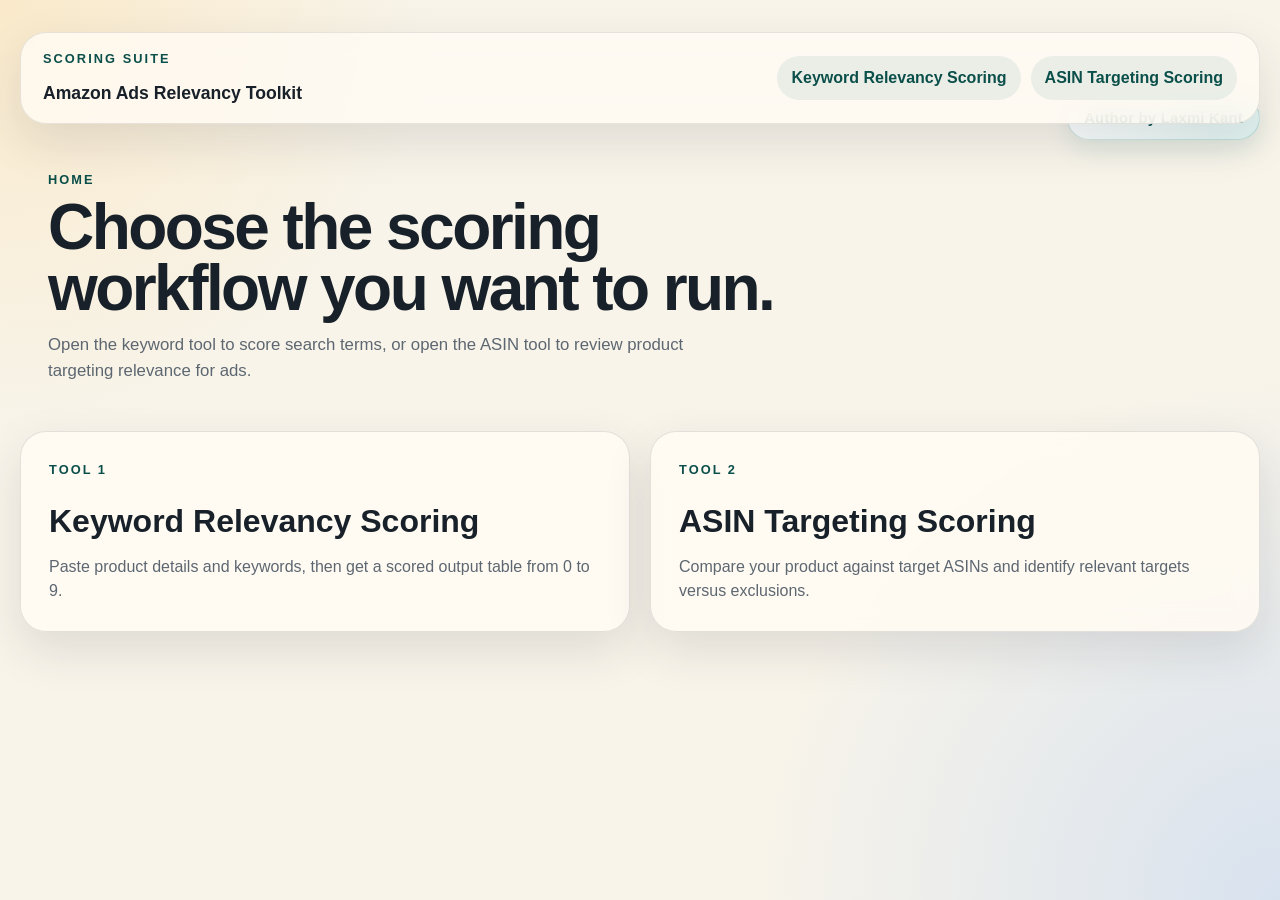
==== index.html @ 29b37108 "Split toolkit into separate keyword and ASIN pages" ====
<!DOCTYPE html>
<html lang="en">
  <head>
    <meta charset="UTF-8">
    <meta name="viewport" content="width=device-width, initial-scale=1.0">
    <title>Amazon Ads Relevancy Toolkit</title>
    <link rel="stylesheet" href="./styles.css">
  </head>
  <body>
    <main class="app-shell">
      <header class="site-header">
        <div class="site-brand">
          <p class="eyebrow">Scoring Suite</p>
          <strong>Amazon Ads Relevancy Toolkit</strong>
        </div>
        <nav class="site-nav" aria-label="Primary">
          <a class="site-nav-link" href="/keyword">Keyword Relevancy Scoring</a>
          <a class="site-nav-link" href="/asin">ASIN Targeting Scoring</a>
        </nav>
      </header>

      <div class="author-badge">Author by Laxmi Kant</div>

      <section class="hero">
        <p class="eyebrow">Home</p>
        <h1>Choose the scoring workflow you want to run.</h1>
        <p class="hero-copy">
          Open the keyword tool to score search terms, or open the ASIN tool to review product targeting relevance for ads.
        </p>
      </section>

      <section class="workspace workspace-cards">
        <a class="panel tool-card" href="/keyword">
          <p class="eyebrow">Tool 1</p>
          <h2>Keyword Relevancy Scoring</h2>
          <p>Paste product details and keywords, then get a scored output table from 0 to 9.</p>
        </a>

        <a class="panel tool-card" href="/asin">
          <p class="eyebrow">Tool 2</p>
          <h2>ASIN Targeting Scoring</h2>
          <p>Compare your product against target ASINs and identify relevant targets versus exclusions.</p>
        </a>
      </section>
    </main>
  </body>
</html>
---- styles.css ----
:root {
  color-scheme: light;
  font-family: "Segoe UI", Tahoma, Geneva, Verdana, sans-serif;
  line-height: 1.5;
  background:
    radial-gradient(circle at top left, rgba(255, 206, 120, 0.28), transparent 28%),
    radial-gradient(circle at bottom right, rgba(103, 162, 255, 0.22), transparent 34%),
    #f8f4ea;
  color: #182129;
  --panel: rgba(255, 251, 243, 0.9);
  --panel-border: rgba(24, 33, 41, 0.12);
  --accent: #0f766e;
  --accent-dark: #0b4f4a;
  --secondary: #dcf2ef;
  --warm: #f4a259;
  --danger: #b45309;
  --muted: #5d6771;
  --shadow: 0 18px 48px rgba(40, 41, 61, 0.12);
  --radius-lg: 26px;
  --radius-md: 18px;
  --radius-sm: 12px;
}

* {
  box-sizing: border-box;
}

body {
  margin: 0;
  min-height: 100vh;
  background: inherit;
}

button,
input,
textarea {
  font: inherit;
}

.app-shell {
  width: min(1240px, calc(100% - 32px));
  margin: 0 auto;
  padding: 32px 0 48px;
  position: relative;
}

.site-header {
  display: flex;
  justify-content: space-between;
  align-items: center;
  gap: 18px;
  margin-bottom: 22px;
  padding: 16px 22px;
  border: 1px solid rgba(24, 33, 41, 0.1);
  border-radius: var(--radius-lg);
  background: rgba(255, 251, 243, 0.82);
  box-shadow: var(--shadow);
  backdrop-filter: blur(12px);
  position: sticky;
  top: 8px;
  z-index: 10;
}

.site-brand {
  display: grid;
  gap: 4px;
}

.site-brand strong {
  font-size: 1.1rem;
  color: #182129;
}

.site-nav {
  display: flex;
  gap: 10px;
  flex-wrap: wrap;
  justify-content: flex-end;
}

.site-nav-link {
  display: inline-flex;
  align-items: center;
  padding: 10px 14px;
  border-radius: 999px;
  background: rgba(15, 118, 110, 0.08);
  color: var(--accent-dark);
  text-decoration: none;
  font-weight: 700;
  transition:
    transform 0.18s ease,
    background 0.18s ease,
    box-shadow 0.18s ease;
}

.site-nav-link:hover,
.site-nav-link:focus {
  transform: translateY(-1px);
  background: rgba(15, 118, 110, 0.14);
  box-shadow: 0 10px 24px rgba(15, 118, 110, 0.12);
}

.author-badge {
  position: absolute;
  top: 96px;
  right: 0;
  padding: 10px 16px;
  border: 1px solid rgba(15, 118, 110, 0.18);
  border-radius: 999px;
  background: linear-gradient(135deg, rgba(255, 255, 255, 0.92), rgba(220, 242, 239, 0.92));
  box-shadow: 0 10px 24px rgba(15, 118, 110, 0.12);
  color: var(--accent-dark);
  font-size: 0.92rem;
  font-weight: 700;
  letter-spacing: 0.02em;
  backdrop-filter: blur(10px);
}

.hero {
  margin-bottom: 24px;
  padding: 24px 28px;
  scroll-margin-top: 110px;
}

.hero-secondary {
  margin-top: 28px;
}

.eyebrow {
  margin: 0 0 8px;
  font-size: 0.8rem;
  font-weight: 700;
  letter-spacing: 0.16em;
  text-transform: uppercase;
  color: var(--accent-dark);
}

h1,
h2,
p {
  margin: 0;
}

.hero h1 {
  max-width: 800px;
  font-size: clamp(2rem, 5vw, 4.2rem);
  line-height: 0.95;
  letter-spacing: -0.04em;
}

.hero-copy {
  max-width: 680px;
  margin-top: 14px;
  color: var(--muted);
  font-size: 1.05rem;
}

.workspace {
  display: grid;
  grid-template-columns: minmax(320px, 420px) minmax(0, 1fr);
  gap: 20px;
  align-items: start;
  margin-bottom: 20px;
}

.workspace-cards {
  grid-template-columns: repeat(2, minmax(0, 1fr));
}

.panel {
  background: var(--panel);
  border: 1px solid var(--panel-border);
  border-radius: var(--radius-lg);
  box-shadow: var(--shadow);
  backdrop-filter: blur(12px);
}

.panel-form,
.panel-results,
.rubric-panel {
  padding: 24px;
}

.tool-card {
  display: grid;
  gap: 10px;
  padding: 28px;
  text-decoration: none;
  color: inherit;
  transition:
    transform 0.18s ease,
    box-shadow 0.18s ease,
    border-color 0.18s ease;
}

.tool-card:hover,
.tool-card:focus {
  transform: translateY(-2px);
  border-color: rgba(15, 118, 110, 0.24);
  box-shadow: 0 16px 34px rgba(15, 118, 110, 0.12);
}

.tool-card h2 {
  font-size: clamp(1.4rem, 3vw, 2rem);
}

.tool-card p:last-child {
  color: var(--muted);
  font-size: 1rem;
}

.panel-form {
  position: sticky;
  top: 16px;
}

.field {
  display: grid;
  gap: 8px;
  margin-bottom: 18px;
}

.field label {
  font-weight: 700;
}

.field-note {
  margin: -2px 0 2px;
  color: var(--muted);
  font-size: 0.92rem;
}

.field-note code {
  background: rgba(15, 118, 110, 0.08);
  border-radius: 8px;
  padding: 2px 6px;
  color: var(--accent-dark);
}

.field input,
.field textarea,
#markdown-output {
  width: 100%;
  border: 1px solid rgba(24, 33, 41, 0.14);
  border-radius: var(--radius-sm);
  padding: 14px 16px;
  background: rgba(255, 255, 255, 0.88);
  color: inherit;
  resize: vertical;
}

.field input:focus,
.field textarea:focus,
.button:focus,
#markdown-output:focus {
  outline: 2px solid rgba(15, 118, 110, 0.25);
  outline-offset: 2px;
}

.actions,
.results-actions,
.results-header {
  display: flex;
  gap: 12px;
  flex-wrap: wrap;
}

.actions {
  margin-top: 6px;
}

.actions-compact {
  margin-top: 0;
  margin-bottom: 18px;
}

.results-header {
  justify-content: space-between;
  align-items: flex-start;
  margin-bottom: 18px;
}

.button {
  border: none;
  border-radius: 999px;
  padding: 12px 18px;
  cursor: pointer;
  transition:
    transform 0.18s ease,
    box-shadow 0.18s ease,
    background 0.18s ease;
}

.button:hover {
  transform: translateY(-1px);
}

.button-primary {
  background: linear-gradient(135deg, var(--accent), #169c92);
  color: #ffffff;
  box-shadow: 0 10px 24px rgba(15, 118, 110, 0.22);
}

.button-secondary {
  background: var(--secondary);
  color: var(--accent-dark);
}

.button-ghost {
  background: rgba(24, 33, 41, 0.06);
  color: #22303a;
}

.summary {
  display: grid;
  grid-template-columns: repeat(3, minmax(0, 1fr));
  gap: 12px;
  margin-bottom: 18px;
}

.status-message {
  min-height: 24px;
  margin-bottom: 14px;
  color: var(--accent-dark);
  font-weight: 600;
}

.status-message.is-error {
  color: var(--danger);
  font-weight: 500;
}

.service-error {
  color: var(--danger);
  font-style: italic;
  font-size: 0.9em;
}

.service-error em {
  color: var(--danger);
}

/* Truncated title styling with tooltip */
td[title]:not(.service-error) {
  cursor: help;
  position: relative;
}

td[title]:not(.service-error):hover {
  background-color: rgba(15, 118, 110, 0.05);
}

.fetched-panel {
  margin-bottom: 18px;
  padding: 18px;
  border-radius: var(--radius-md);
  background: rgba(15, 118, 110, 0.07);
  border: 1px solid rgba(15, 118, 110, 0.14);
}

.fetched-header {
  margin-bottom: 14px;
}

.fetched-grid {
  display: grid;
  grid-template-columns: repeat(2, minmax(0, 1fr));
  gap: 12px;
}

.fetched-card {
  padding: 14px;
  border-radius: var(--radius-md);
  background: rgba(255, 255, 255, 0.72);
  border: 1px solid rgba(24, 33, 41, 0.08);
}

.fetched-card strong {
  display: block;
  margin-bottom: 8px;
}

.fetched-card p {
  color: var(--muted);
}

.fetched-card-wide {
  grid-column: 1 / -1;
}

.highlights-list {
  margin: 0;
  padding-left: 18px;
  color: var(--muted);
}

.highlights-list li + li {
  margin-top: 6px;
}

.summary-card {
  padding: 16px;
  border-radius: var(--radius-md);
  background: rgba(255, 255, 255, 0.72);
  border: 1px solid rgba(24, 33, 41, 0.08);
}

.summary-card strong {
  display: block;
  font-size: 1.8rem;
  line-height: 1;
  margin-bottom: 8px;
}

.summary-card span {
  color: var(--muted);
  font-size: 0.92rem;
}

.table-wrap {
  overflow: auto;
  border-radius: var(--radius-md);
  border: 1px solid rgba(24, 33, 41, 0.08);
  background: rgba(255, 255, 255, 0.74);
}

table {
  width: 100%;
  border-collapse: collapse;
  min-width: 720px;
}

th,
td {
  padding: 14px 16px;
  text-align: left;
  border-bottom: 1px solid rgba(24, 33, 41, 0.08);
  vertical-align: top;
}

th {
  font-size: 0.84rem;
  letter-spacing: 0.06em;
  text-transform: uppercase;
  color: var(--muted);
  background: rgba(24, 33, 41, 0.04);
}

td:nth-child(2) {
  width: 90px;
  font-weight: 700;
}

.score-pill {
  display: inline-flex;
  min-width: 42px;
  justify-content: center;
  padding: 6px 10px;
  border-radius: 999px;
  color: #fff;
  font-weight: 700;
}

.empty-row td {
  color: var(--muted);
  text-align: center;
  padding: 30px 16px;
}

.export-block {
  margin-top: 18px;
  display: grid;
  gap: 8px;
}

.report-block {
  display: grid;
  gap: 8px;
}

.report-block label {
  font-weight: 700;
}

#asin-report-output {
  width: 100%;
  border: 1px solid rgba(24, 33, 41, 0.14);
  border-radius: var(--radius-sm);
  padding: 14px 16px;
  background: #10211f;
  color: #e9fff8;
  resize: vertical;
}

.asin-section {
  margin-top: 20px;
}

.export-block label {
  font-weight: 700;
}

#markdown-output {
  background: #10211f;
  color: #e9fff8;
}

.rubric-grid {
  display: grid;
  grid-template-columns: repeat(auto-fit, minmax(190px, 1fr));
  gap: 12px;
}

.rubric-grid article {
  padding: 16px;
  border-radius: var(--radius-md);
  background: rgba(255, 255, 255, 0.7);
  border: 1px solid rgba(24, 33, 41, 0.08);
}

.rubric-grid span {
  display: inline-flex;
  width: 38px;
  height: 38px;
  align-items: center;
  justify-content: center;
  border-radius: 50%;
  background: #10211f;
  color: #ffffff;
  font-weight: 700;
  margin-bottom: 12px;
}

.rubric-grid strong {
  display: block;
  margin-bottom: 8px;
}

.rubric-grid p {
  color: var(--muted);
  font-size: 0.95rem;
}

@media (max-width: 980px) {
  .site-header {
    position: static;
  }

  .workspace {
    grid-template-columns: 1fr;
  }

  .workspace-cards {
    grid-template-columns: 1fr;
  }

  .panel-form {
    position: static;
  }
}

@media (max-width: 720px) {
  .app-shell {
    width: min(100% - 20px, 1240px);
    padding-top: 20px;
  }

  .site-header {
    flex-direction: column;
    align-items: flex-start;
    padding: 18px;
  }

  .site-nav {
    width: 100%;
    justify-content: flex-start;
  }

  .site-nav-link {
    width: 100%;
    justify-content: center;
  }

  .hero,
  .panel-form,
  .panel-results,
  .rubric-panel {
    padding: 18px;
  }

  .author-badge {
    position: static;
    display: inline-flex;
    margin: 0 0 12px 0;
  }

  .summary {
    grid-template-columns: 1fr;
  }

  .fetched-grid {
    grid-template-columns: 1fr;
  }

  .button,
  .results-actions .button {
    width: 100%;
    justify-content: center;
  }
}
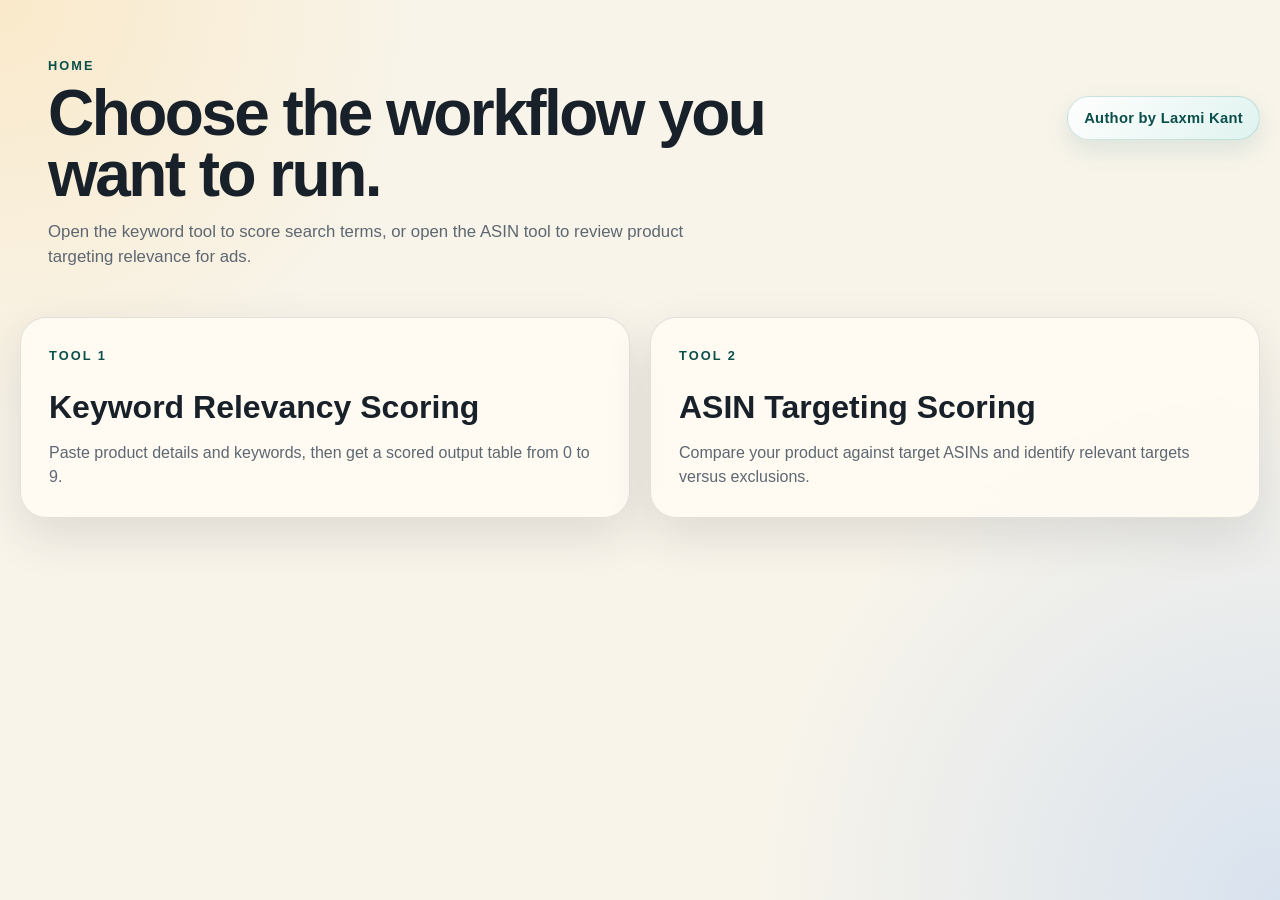
==== commit 050f965b: "Simplify home page heading" ====
--- a/index.html
+++ b/index.html
@@ -8,22 +8,11 @@
   </head>
   <body>
     <main class="app-shell">
-      <header class="site-header">
-        <div class="site-brand">
-          <p class="eyebrow">Scoring Suite</p>
-          <strong>Amazon Ads Relevancy Toolkit</strong>
-        </div>
-        <nav class="site-nav" aria-label="Primary">
-          <a class="site-nav-link" href="/keyword">Keyword Relevancy Scoring</a>
-          <a class="site-nav-link" href="/asin">ASIN Targeting Scoring</a>
-        </nav>
-      </header>
-
       <div class="author-badge">Author by Laxmi Kant</div>
 
       <section class="hero">
         <p class="eyebrow">Home</p>
-        <h1>Choose the scoring workflow you want to run.</h1>
+        <h1>Choose the workflow you want to run.</h1>
         <p class="hero-copy">
           Open the keyword tool to score search terms, or open the ASIN tool to review product targeting relevance for ads.
         </p>
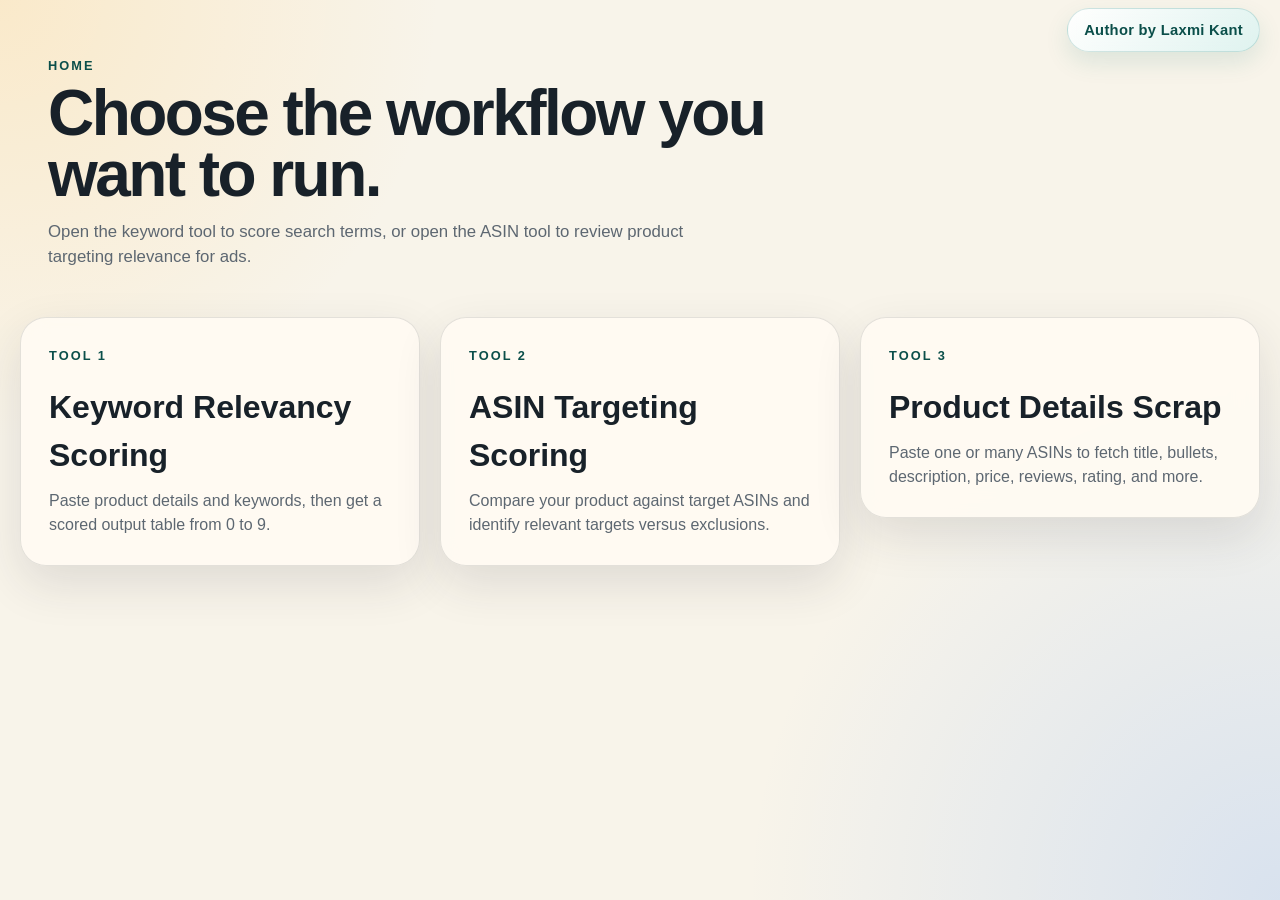
==== commit a8436d12: "Add product details scrap page" ====
--- a/index.html
+++ b/index.html
@@ -30,6 +30,12 @@
           <h2>ASIN Targeting Scoring</h2>
           <p>Compare your product against target ASINs and identify relevant targets versus exclusions.</p>
         </a>
+
+        <a class="panel tool-card" href="/product-details-scrap">
+          <p class="eyebrow">Tool 3</p>
+          <h2>Product Details Scrap</h2>
+          <p>Paste one or many ASINs to fetch title, bullets, description, price, reviews, rating, and more.</p>
+        </a>
       </section>
     </main>
   </body>
--- a/styles.css
+++ b/styles.css
@@ -44,65 +44,19 @@
   position: relative;
 }
 
-.site-header {
+.page-top-actions {
   display: flex;
-  justify-content: space-between;
-  align-items: center;
-  gap: 18px;
-  margin-bottom: 22px;
-  padding: 16px 22px;
-  border: 1px solid rgba(24, 33, 41, 0.1);
-  border-radius: var(--radius-lg);
-  background: rgba(255, 251, 243, 0.82);
-  box-shadow: var(--shadow);
-  backdrop-filter: blur(12px);
-  position: sticky;
-  top: 8px;
-  z-index: 10;
-}
-
-.site-brand {
-  display: grid;
-  gap: 4px;
-}
-
-.site-brand strong {
-  font-size: 1.1rem;
-  color: #182129;
-}
-
-.site-nav {
-  display: flex;
-  gap: 10px;
-  flex-wrap: wrap;
-  justify-content: flex-end;
-}
-
-.site-nav-link {
-  display: inline-flex;
-  align-items: center;
-  padding: 10px 14px;
-  border-radius: 999px;
-  background: rgba(15, 118, 110, 0.08);
-  color: var(--accent-dark);
+  justify-content: flex-start;
+  margin-bottom: 12px;
+}
+
+.page-home-link {
   text-decoration: none;
-  font-weight: 700;
-  transition:
-    transform 0.18s ease,
-    background 0.18s ease,
-    box-shadow 0.18s ease;
-}
-
-.site-nav-link:hover,
-.site-nav-link:focus {
-  transform: translateY(-1px);
-  background: rgba(15, 118, 110, 0.14);
-  box-shadow: 0 10px 24px rgba(15, 118, 110, 0.12);
 }
 
 .author-badge {
   position: absolute;
-  top: 96px;
+  top: 8px;
   right: 0;
   padding: 10px 16px;
   border: 1px solid rgba(15, 118, 110, 0.18);
@@ -164,7 +118,7 @@
 }
 
 .workspace-cards {
-  grid-template-columns: repeat(2, minmax(0, 1fr));
+  grid-template-columns: repeat(auto-fit, minmax(260px, 1fr));
 }
 
 .panel {
@@ -207,6 +161,99 @@
 .tool-card p:last-child {
   color: var(--muted);
   font-size: 1rem;
+}
+
+.scrap-card-grid {
+  display: grid;
+  gap: 16px;
+  margin-top: 18px;
+}
+
+.scrap-card {
+  padding: 20px;
+  display: grid;
+  gap: 16px;
+}
+
+.scrap-empty-card {
+  padding: 20px;
+  border: 1px dashed rgba(24, 33, 41, 0.18);
+  border-radius: var(--radius-md);
+  background: rgba(255, 255, 255, 0.6);
+  color: var(--muted);
+}
+
+.scrap-card-header {
+  display: flex;
+  justify-content: space-between;
+  gap: 12px;
+  align-items: flex-start;
+}
+
+.scrap-card-header h2 {
+  font-size: 1.15rem;
+  line-height: 1.2;
+}
+
+.scrap-meta-grid {
+  display: grid;
+  grid-template-columns: repeat(4, minmax(0, 1fr));
+  gap: 12px;
+}
+
+.scrap-meta-grid article,
+.scrap-section {
+  display: grid;
+  gap: 6px;
+}
+
+.scrap-meta-grid strong,
+.scrap-section strong {
+  font-size: 0.9rem;
+}
+
+.scrap-meta-grid span,
+.scrap-section p,
+.scrap-section li {
+  color: var(--muted);
+}
+
+.scrap-list {
+  margin: 0;
+  padding-left: 18px;
+  display: grid;
+  gap: 6px;
+}
+
+.scrap-status-badge {
+  display: inline-flex;
+  align-items: center;
+  justify-content: center;
+  min-width: 88px;
+  padding: 6px 12px;
+  border-radius: 999px;
+  font-weight: 700;
+  font-size: 0.88rem;
+}
+
+.scrap-status-queued {
+  background: rgba(93, 103, 113, 0.14);
+  color: #40505c;
+}
+
+.scrap-status-fetching {
+  background: rgba(244, 162, 89, 0.18);
+  color: #8a4f12;
+}
+
+.scrap-status-success {
+  background: rgba(15, 118, 110, 0.16);
+  color: var(--accent-dark);
+}
+
+.scrap-status-failed {
+  background: rgba(180, 83, 9, 0.14);
+  color: var(--danger);
 }
 
 .panel-form {
@@ -505,6 +552,11 @@
   color: #e9fff8;
 }
 
+#scrap-export-output {
+  background: #10211f;
+  color: #e9fff8;
+}
+
 .rubric-grid {
   display: grid;
   grid-template-columns: repeat(auto-fit, minmax(190px, 1fr));
@@ -542,16 +594,16 @@
 }
 
 @media (max-width: 980px) {
-  .site-header {
-    position: static;
-  }
-
   .workspace {
     grid-template-columns: 1fr;
   }
 
   .workspace-cards {
     grid-template-columns: 1fr;
+  }
+
+  .scrap-meta-grid {
+    grid-template-columns: repeat(2, minmax(0, 1fr));
   }
 
   .panel-form {
@@ -565,20 +617,8 @@
     padding-top: 20px;
   }
 
-  .site-header {
-    flex-direction: column;
-    align-items: flex-start;
-    padding: 18px;
-  }
-
-  .site-nav {
-    width: 100%;
-    justify-content: flex-start;
-  }
-
-  .site-nav-link {
-    width: 100%;
-    justify-content: center;
+  .page-top-actions {
+    margin-bottom: 10px;
   }
 
   .hero,
@@ -602,6 +642,12 @@
     grid-template-columns: 1fr;
   }
 
+  .scrap-card-header,
+  .scrap-meta-grid {
+    grid-template-columns: 1fr;
+    display: grid;
+  }
+
   .button,
   .results-actions .button {
     width: 100%;
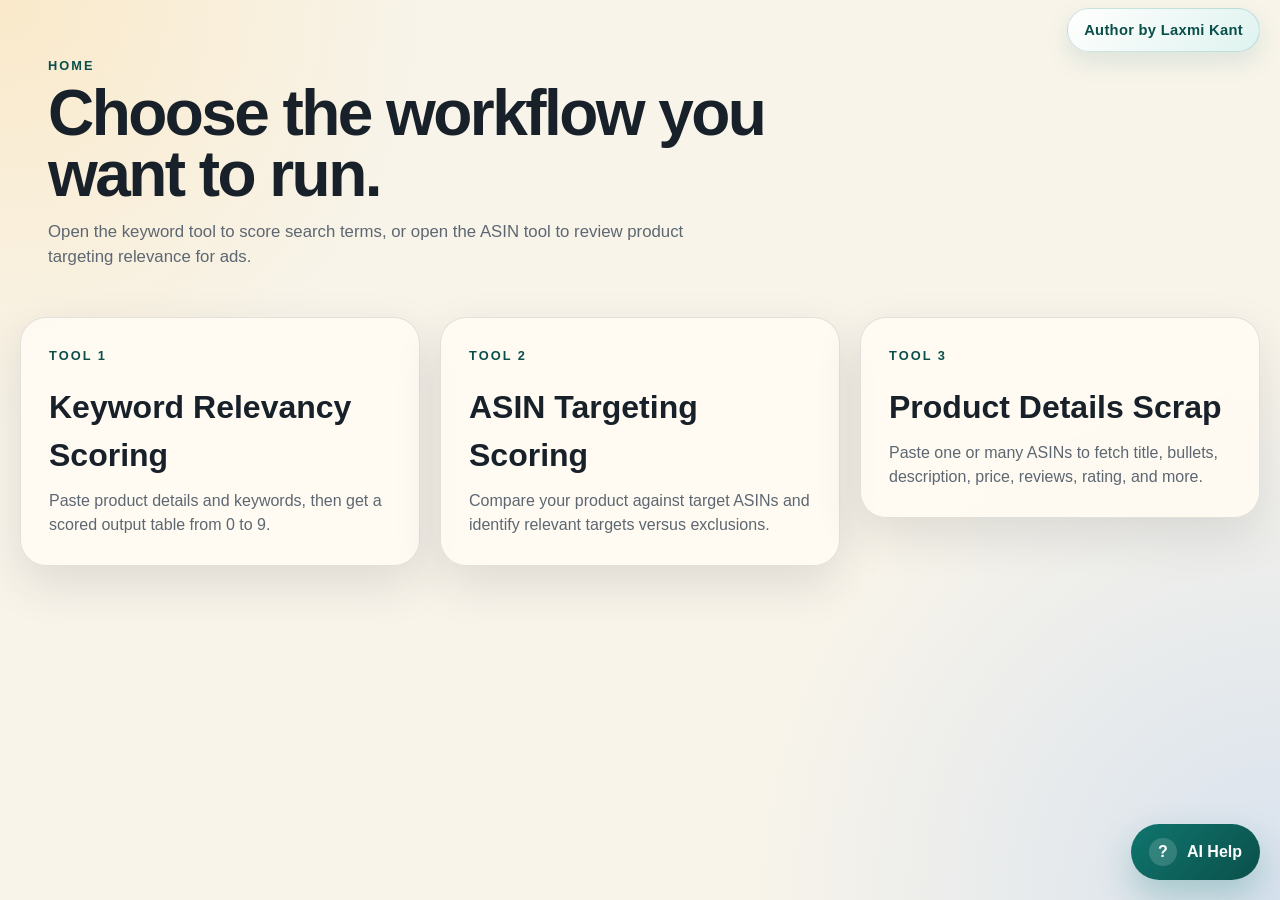
==== commit eb9e84cc: "Add floating AI help widget" ====
--- a/index.html
+++ b/index.html
@@ -38,5 +38,6 @@
         </a>
       </section>
     </main>
+    <script src="./src/help-chat.js" defer></script>
   </body>
 </html>
--- a/styles.css
+++ b/styles.css
@@ -33,6 +33,7 @@
 
 button,
 input,
+select,
 textarea {
   font: inherit;
 }
@@ -225,6 +226,159 @@
   gap: 6px;
 }
 
+.help-chat {
+  position: fixed;
+  right: 20px;
+  bottom: 20px;
+  z-index: 1200;
+  display: grid;
+  justify-items: end;
+  gap: 10px;
+}
+
+.help-chat-suggestion {
+  max-width: 240px;
+  border: 1px solid rgba(15, 118, 110, 0.16);
+  border-radius: 999px;
+  background: rgba(255, 251, 243, 0.96);
+  box-shadow: 0 12px 26px rgba(24, 33, 41, 0.12);
+  color: var(--accent-dark);
+  padding: 10px 14px;
+  cursor: pointer;
+}
+
+.help-chat-panel {
+  width: min(360px, calc(100vw - 28px));
+  border: 1px solid rgba(24, 33, 41, 0.12);
+  border-radius: 22px;
+  background: rgba(255, 251, 243, 0.97);
+  box-shadow: 0 20px 44px rgba(24, 33, 41, 0.18);
+  backdrop-filter: blur(12px);
+  overflow: hidden;
+}
+
+.help-chat-header {
+  display: flex;
+  align-items: flex-start;
+  justify-content: space-between;
+  gap: 12px;
+  padding: 16px 18px 12px;
+  border-bottom: 1px solid rgba(24, 33, 41, 0.08);
+}
+
+.help-chat-header h2 {
+  font-size: 1rem;
+}
+
+.help-chat-eyebrow {
+  margin: 0 0 4px;
+  color: var(--accent-dark);
+  font-size: 0.72rem;
+  font-weight: 700;
+  letter-spacing: 0.16em;
+  text-transform: uppercase;
+}
+
+.help-chat-minimize {
+  width: 34px;
+  height: 34px;
+  border: 0;
+  border-radius: 50%;
+  background: rgba(15, 118, 110, 0.1);
+  color: var(--accent-dark);
+  cursor: pointer;
+}
+
+.help-chat-messages {
+  max-height: 300px;
+  overflow-y: auto;
+  padding: 14px 16px 6px;
+  display: grid;
+  gap: 10px;
+}
+
+.help-chat-message {
+  display: flex;
+}
+
+.help-chat-message p {
+  margin: 0;
+  padding: 10px 12px;
+  border-radius: 16px;
+  max-width: 92%;
+  white-space: pre-wrap;
+  word-break: break-word;
+}
+
+.help-chat-message-assistant p {
+  background: rgba(15, 118, 110, 0.08);
+  color: #17343a;
+}
+
+.help-chat-message-user {
+  justify-content: flex-end;
+}
+
+.help-chat-message-user p {
+  background: rgba(15, 118, 110, 0.16);
+  color: #0d2b2e;
+}
+
+.help-chat-quick-actions {
+  padding: 8px 16px 2px;
+  display: flex;
+  flex-wrap: wrap;
+  gap: 8px;
+}
+
+.help-chat-chip {
+  border: 1px solid rgba(15, 118, 110, 0.14);
+  border-radius: 999px;
+  background: rgba(220, 242, 239, 0.72);
+  color: var(--accent-dark);
+  padding: 8px 12px;
+  cursor: pointer;
+}
+
+.help-chat-form {
+  display: grid;
+  grid-template-columns: minmax(0, 1fr) auto;
+  gap: 10px;
+  padding: 14px 16px 16px;
+}
+
+.help-chat-input {
+  width: 100%;
+  border: 1px solid rgba(24, 33, 41, 0.14);
+  border-radius: 14px;
+  padding: 12px 14px;
+  background: rgba(255, 255, 255, 0.88);
+}
+
+.help-chat-bubble {
+  display: inline-flex;
+  align-items: center;
+  gap: 10px;
+  border: 0;
+  border-radius: 999px;
+  background: linear-gradient(135deg, #0f766e, #0b4f4a);
+  color: #fff;
+  padding: 14px 18px;
+  box-shadow: 0 16px 36px rgba(15, 118, 110, 0.28);
+  font-weight: 700;
+  cursor: pointer;
+}
+
+.help-chat-bubble-icon {
+  display: inline-flex;
+  align-items: center;
+  justify-content: center;
+  width: 28px;
+  height: 28px;
+  border-radius: 50%;
+  background: rgba(255, 255, 255, 0.16);
+}
+
 .scrap-status-badge {
   display: inline-flex;
   align-items: center;
@@ -285,6 +439,7 @@
 }
 
 .field input,
+.field select,
 .field textarea,
 #markdown-output {
   width: 100%;
@@ -297,6 +452,7 @@
 }
 
 .field input:focus,
+.field select:focus,
 .field textarea:focus,
 .button:focus,
 #markdown-output:focus {
@@ -653,4 +809,17 @@
     width: 100%;
     justify-content: center;
   }
-}
+
+  .help-chat {
+    right: 14px;
+    bottom: 14px;
+  }
+
+  .help-chat-panel {
+    width: min(100vw - 24px, 360px);
+  }
+
+  .help-chat-form {
+    grid-template-columns: 1fr;
+  }
+}
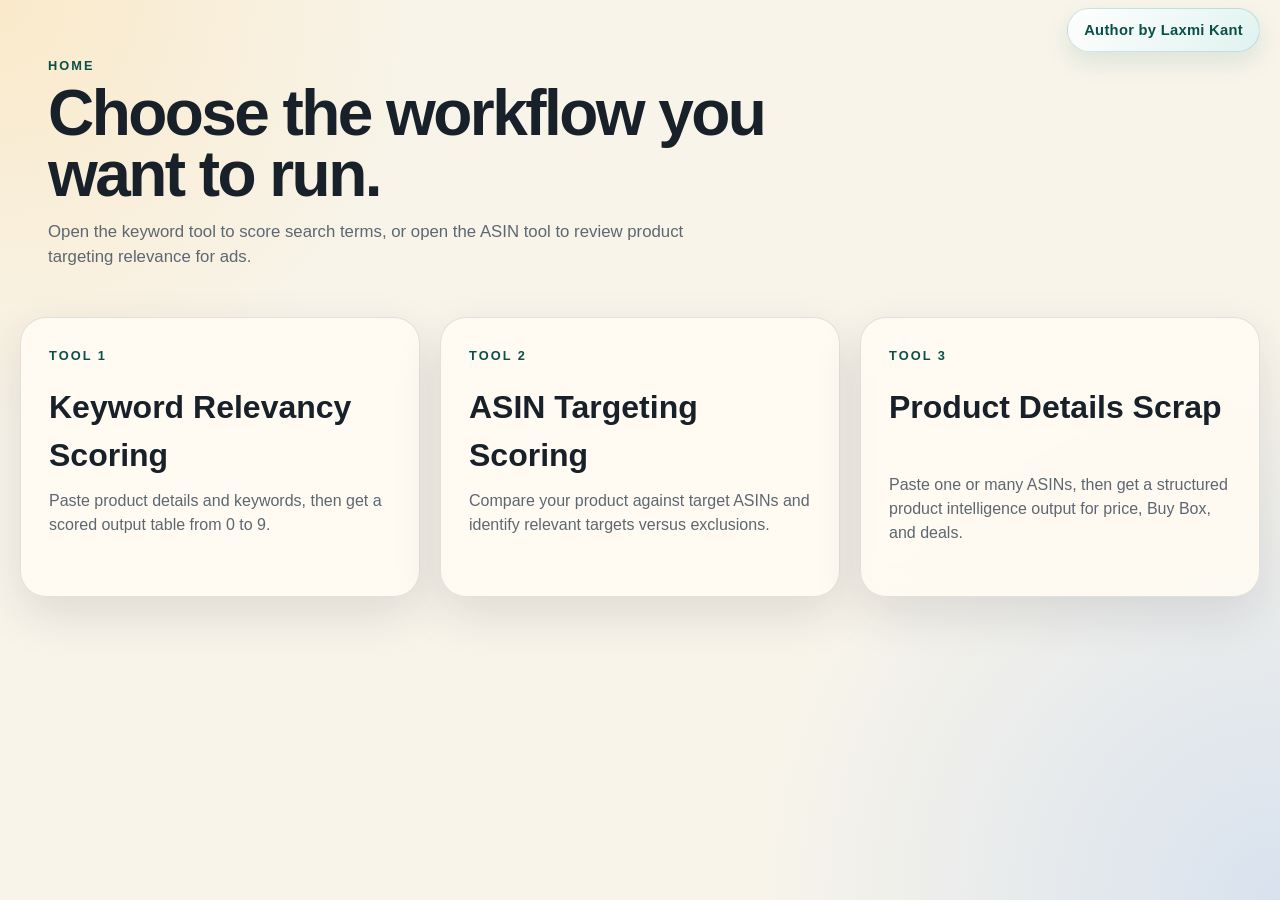
==== commit e1f6b9e5: "Align tool cards and hide help chat" ====
--- a/index.html
+++ b/index.html
@@ -34,10 +34,9 @@
         <a class="panel tool-card" href="/product-details-scrap">
           <p class="eyebrow">Tool 3</p>
           <h2>Product Details Scrap</h2>
-          <p>Paste one or many ASINs to fetch title, bullets, description, price, reviews, rating, and more.</p>
+          <p>Paste one or many ASINs, then get a structured product intelligence output for price, Buy Box, and deals.</p>
         </a>
       </section>
     </main>
-    <script src="./src/help-chat.js" defer></script>
   </body>
 </html>
--- a/styles.css
+++ b/styles.css
@@ -140,6 +140,8 @@
   display: grid;
   gap: 10px;
   padding: 28px;
+  min-height: 280px;
+  align-content: start;
   text-decoration: none;
   color: inherit;
   transition:
@@ -157,11 +159,16 @@
 
 .tool-card h2 {
   font-size: clamp(1.4rem, 3vw, 2rem);
+  min-height: 2.5em;
 }
 
 .tool-card p:last-child {
   color: var(--muted);
   font-size: 1rem;
+}
+
+.help-chat {
+  display: none !important;
 }
 
 .scrap-card-grid {
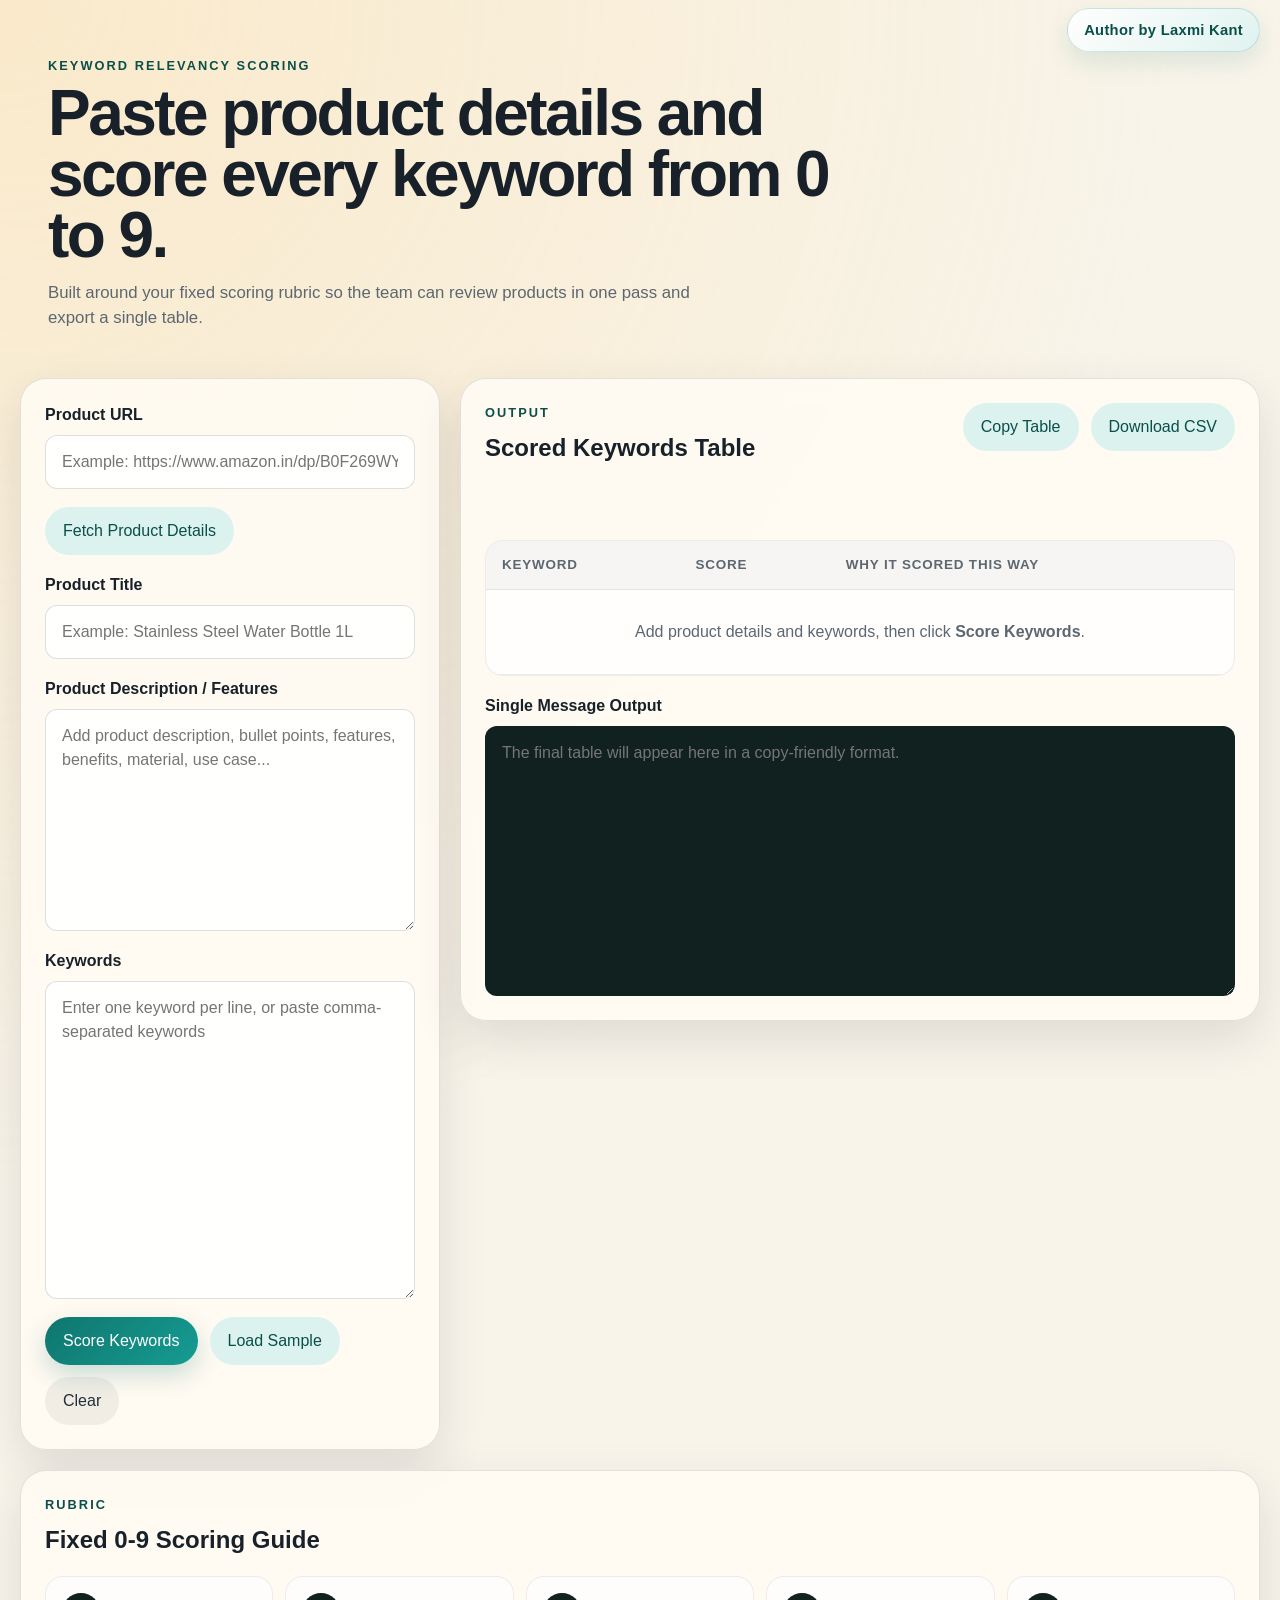
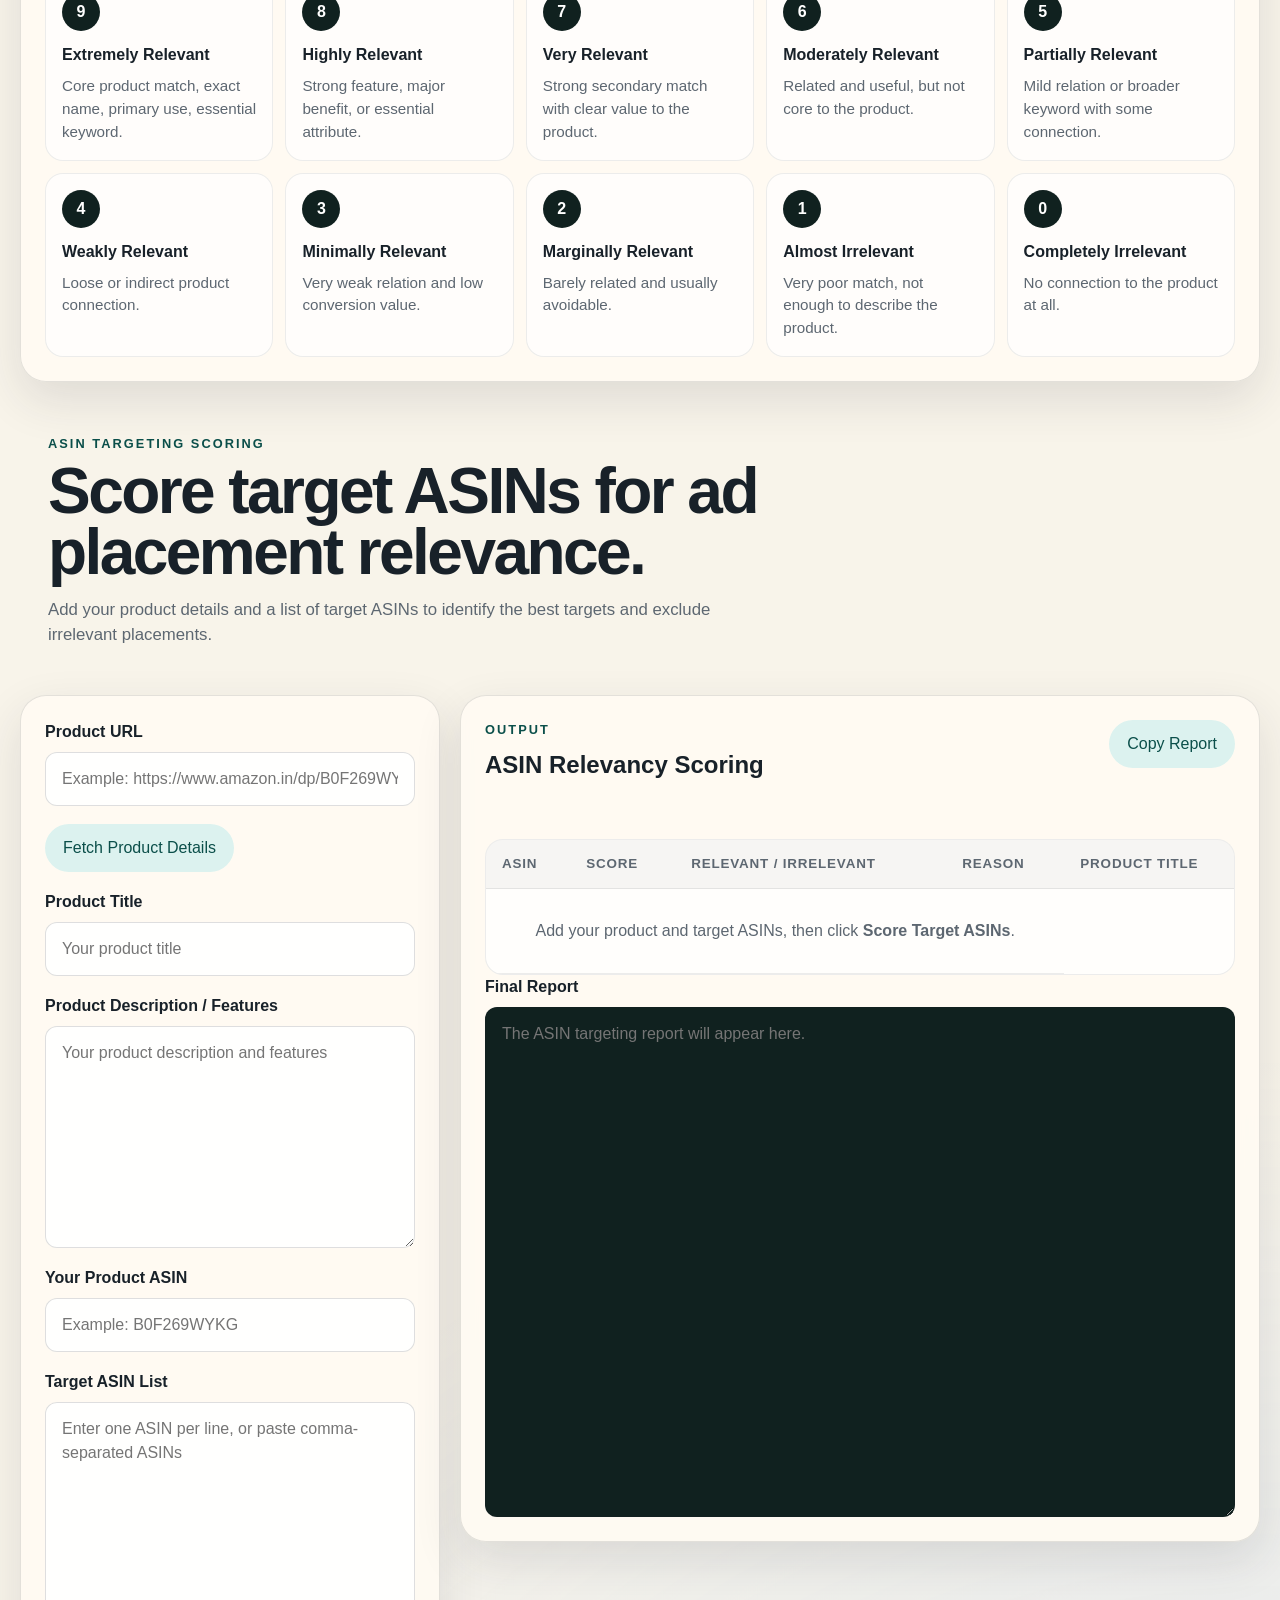
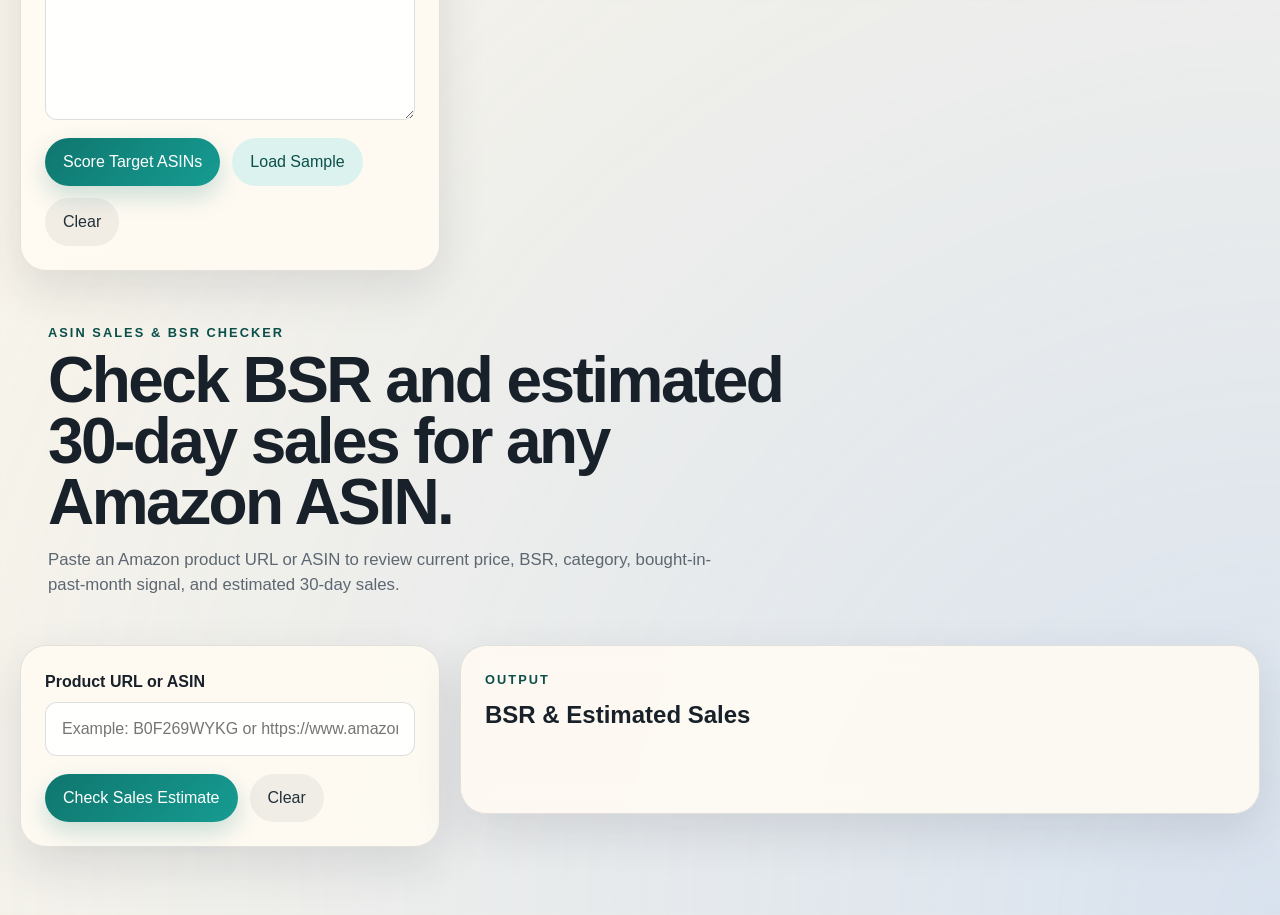
==== commit 32c743e2: "Add ASIN sales and BSR checker" ====
--- a/index.html
+++ b/index.html
@@ -3,7 +3,7 @@
   <head>
     <meta charset="UTF-8">
     <meta name="viewport" content="width=device-width, initial-scale=1.0">
-    <title>Amazon Ads Relevancy Toolkit</title>
+    <title>Keyword Relevancy Scorer</title>
     <link rel="stylesheet" href="./styles.css">
   </head>
   <body>
@@ -11,32 +11,412 @@
       <div class="author-badge">Author by Laxmi Kant</div>
 
       <section class="hero">
-        <p class="eyebrow">Home</p>
-        <h1>Choose the workflow you want to run.</h1>
+        <p class="eyebrow">Keyword Relevancy Scoring</p>
+        <h1>Paste product details and score every keyword from 0 to 9.</h1>
         <p class="hero-copy">
-          Open the keyword tool to score search terms, or open the ASIN tool to review product targeting relevance for ads.
+          Built around your fixed scoring rubric so the team can review products
+          in one pass and export a single table.
         </p>
       </section>
 
-      <section class="workspace workspace-cards">
-        <a class="panel tool-card" href="/keyword">
-          <p class="eyebrow">Tool 1</p>
-          <h2>Keyword Relevancy Scoring</h2>
-          <p>Paste product details and keywords, then get a scored output table from 0 to 9.</p>
-        </a>
-
-        <a class="panel tool-card" href="/asin">
-          <p class="eyebrow">Tool 2</p>
-          <h2>ASIN Targeting Scoring</h2>
-          <p>Compare your product against target ASINs and identify relevant targets versus exclusions.</p>
-        </a>
-
-        <a class="panel tool-card" href="/product-details-scrap">
-          <p class="eyebrow">Tool 3</p>
-          <h2>Product Details Scrap</h2>
-          <p>Paste one or many ASINs, then get a structured product intelligence output for price, Buy Box, and deals.</p>
-        </a>
+      <section class="workspace">
+        <form class="panel panel-form" id="score-form" novalidate>
+          <div class="field">
+            <label for="product-url">Product URL</label>
+            <input
+              id="product-url"
+              name="productUrl"
+              type="url"
+              placeholder="Example: https://www.amazon.in/dp/B0F269WYKG"
+            />
+          </div>
+
+          <div class="actions actions-compact">
+            <button class="button button-secondary" id="fetch-product" type="button">
+              Fetch Product Details
+            </button>
+          </div>
+
+          <div class="field">
+            <label for="product-title">Product Title</label>
+            <input
+              id="product-title"
+              name="productTitle"
+              type="text"
+              placeholder="Example: Stainless Steel Water Bottle 1L"
+            />
+          </div>
+
+          <div class="field">
+            <label for="product-description">Product Description / Features</label>
+            <textarea
+              id="product-description"
+              name="productDescription"
+              rows="8"
+              placeholder="Add product description, bullet points, features, benefits, material, use case..."
+            ></textarea>
+          </div>
+
+          <div class="field">
+            <label for="keywords">Keywords</label>
+            <textarea
+              id="keywords"
+              name="keywords"
+              rows="12"
+              placeholder="Enter one keyword per line, or paste comma-separated keywords"
+            ></textarea>
+          </div>
+
+          <div class="actions">
+            <button class="button button-primary" id="score-button" type="submit">Score Keywords</button>
+            <button class="button button-secondary" id="fill-sample" type="button">
+              Load Sample
+            </button>
+            <button class="button button-ghost" id="reset-form" type="button">
+              Clear
+            </button>
+          </div>
+        </form>
+
+        <section class="panel panel-results">
+          <div class="results-header">
+            <div>
+              <p class="eyebrow">Output</p>
+              <h2>Scored Keywords Table</h2>
+            </div>
+            <div class="results-actions">
+              <button class="button button-secondary" id="copy-table" type="button">
+                Copy Table
+              </button>
+              <button class="button button-secondary" id="download-csv" type="button">
+                Download CSV
+              </button>
+            </div>
+          </div>
+
+          <p class="status-message" id="status-message" aria-live="polite"></p>
+
+          <section class="fetched-panel" id="fetched-panel" hidden>
+            <div class="fetched-header">
+              <div>
+                <p class="eyebrow">Live Product Context</p>
+                <h2>Fetched Product Details</h2>
+              </div>
+            </div>
+            <div class="fetched-grid">
+              <article class="fetched-card">
+                <strong>Source</strong>
+                <p id="fetched-source">Not fetched yet</p>
+              </article>
+              <article class="fetched-card">
+                <strong>Detected ASIN</strong>
+                <p id="fetched-asin">-</p>
+              </article>
+              <article class="fetched-card fetched-card-wide">
+                <strong>Extracted Highlights</strong>
+                <ul id="fetched-highlights" class="highlights-list"></ul>
+              </article>
+            </div>
+          </section>
+
+          <div class="summary" id="summary-cards"></div>
+
+          <div class="table-wrap">
+            <table>
+              <thead>
+                <tr>
+                  <th>Keyword</th>
+                  <th>Score</th>
+                  <th>Why It Scored This Way</th>
+                </tr>
+              </thead>
+              <tbody id="results-body">
+                <tr class="empty-row">
+                  <td colspan="3">
+                    Add product details and keywords, then click
+                    <strong>Score Keywords</strong>.
+                  </td>
+                </tr>
+              </tbody>
+            </table>
+          </div>
+
+          <div class="export-block">
+            <label for="markdown-output">Single Message Output</label>
+            <textarea
+              id="markdown-output"
+              rows="10"
+              readonly
+              placeholder="The final table will appear here in a copy-friendly format."
+            ></textarea>
+          </div>
+        </section>
+      </section>
+
+      <section class="panel rubric-panel">
+        <div class="results-header">
+          <div>
+            <p class="eyebrow">Rubric</p>
+            <h2>Fixed 0-9 Scoring Guide</h2>
+          </div>
+        </div>
+        <div class="rubric-grid">
+          <article><span>9</span><strong>Extremely Relevant</strong><p>Core product match, exact name, primary use, essential keyword.</p></article>
+          <article><span>8</span><strong>Highly Relevant</strong><p>Strong feature, major benefit, or essential attribute.</p></article>
+          <article><span>7</span><strong>Very Relevant</strong><p>Strong secondary match with clear value to the product.</p></article>
+          <article><span>6</span><strong>Moderately Relevant</strong><p>Related and useful, but not core to the product.</p></article>
+          <article><span>5</span><strong>Partially Relevant</strong><p>Mild relation or broader keyword with some connection.</p></article>
+          <article><span>4</span><strong>Weakly Relevant</strong><p>Loose or indirect product connection.</p></article>
+          <article><span>3</span><strong>Minimally Relevant</strong><p>Very weak relation and low conversion value.</p></article>
+          <article><span>2</span><strong>Marginally Relevant</strong><p>Barely related and usually avoidable.</p></article>
+          <article><span>1</span><strong>Almost Irrelevant</strong><p>Very poor match, not enough to describe the product.</p></article>
+          <article><span>0</span><strong>Completely Irrelevant</strong><p>No connection to the product at all.</p></article>
+        </div>
+      </section>
+
+      <section class="asin-section">
+        <section class="hero hero-secondary">
+          <p class="eyebrow">ASIN Targeting Scoring</p>
+          <h1>Score target ASINs for ad placement relevance.</h1>
+          <p class="hero-copy">
+            Add your product details and a list of target ASINs to identify the best targets and exclude irrelevant placements.
+          </p>
+        </section>
+
+        <section class="workspace">
+          <form class="panel panel-form" id="asin-form" novalidate>
+            <div class="field">
+              <label for="asin-product-url">Product URL</label>
+              <input
+                id="asin-product-url"
+                name="asinProductUrl"
+                type="url"
+                placeholder="Example: https://www.amazon.in/dp/B0F269WYKG"
+              />
+            </div>
+
+            <div class="actions actions-compact">
+              <button class="button button-secondary" id="fetch-asin-product" type="button">
+                Fetch Product Details
+              </button>
+            </div>
+
+            <div class="field">
+              <label for="asin-product-title">Product Title</label>
+              <input
+                id="asin-product-title"
+                name="asinProductTitle"
+                type="text"
+                placeholder="Your product title"
+              />
+            </div>
+
+            <div class="field">
+              <label for="asin-product-description">Product Description / Features</label>
+              <textarea
+                id="asin-product-description"
+                name="asinProductDescription"
+                rows="8"
+                placeholder="Your product description and features"
+              ></textarea>
+            </div>
+
+            <div class="field">
+              <label for="your-product-asin">Your Product ASIN</label>
+              <input
+                id="your-product-asin"
+                name="yourProductAsin"
+                type="text"
+                placeholder="Example: B0F269WYKG"
+              />
+            </div>
+
+            <div class="field">
+              <label for="target-asin-list">Target ASIN List</label>
+              <textarea
+                id="target-asin-list"
+                name="targetAsinList"
+                rows="12"
+                placeholder="Enter one ASIN per line, or paste comma-separated ASINs"
+              ></textarea>
+            </div>
+
+            <div class="actions">
+              <button class="button button-primary" type="submit">Score Target ASINs</button>
+              <button class="button button-secondary" id="load-asin-sample" type="button">
+                Load Sample
+              </button>
+              <button class="button button-ghost" id="reset-asin-form" type="button">
+                Clear
+              </button>
+            </div>
+          </form>
+
+          <section class="panel panel-results">
+            <div class="results-header">
+              <div>
+                <p class="eyebrow">Output</p>
+                <h2>ASIN Relevancy Scoring</h2>
+              </div>
+              <div class="results-actions">
+                <button class="button button-secondary" id="copy-asin-output" type="button">
+                  Copy Report
+                </button>
+              </div>
+            </div>
+
+            <p class="status-message" id="asin-status-message" aria-live="polite"></p>
+
+            <section class="fetched-panel" id="asin-fetched-panel" hidden>
+              <div class="fetched-header">
+                <div>
+                  <p class="eyebrow">Live Product Context</p>
+                  <h2>Fetched Product Details</h2>
+                </div>
+              </div>
+              <div class="fetched-grid">
+                <article class="fetched-card">
+                  <strong>Source</strong>
+                  <p id="asin-fetched-source">Not fetched yet</p>
+                </article>
+                <article class="fetched-card">
+                  <strong>Detected ASIN</strong>
+                  <p id="asin-fetched-detected-asin">-</p>
+                </article>
+                <article class="fetched-card fetched-card-wide">
+                  <strong>Extracted Highlights</strong>
+                  <ul id="asin-fetched-highlights" class="highlights-list"></ul>
+                </article>
+              </div>
+            </section>
+
+            <div class="table-wrap">
+              <table>
+                <thead>
+                  <tr>
+                    <th>ASIN</th>
+                    <th>Score</th>
+                    <th>Relevant / Irrelevant</th>
+                    <th>Reason</th>
+                    <th>Product Title</th>
+                  </tr>
+                </thead>
+                <tbody id="asin-results-body">
+                  <tr class="empty-row">
+                    <td colspan="5">
+                      Add your product and target ASINs, then click
+                      <strong>Score Target ASINs</strong>.
+                    </td>
+                  </tr>
+                </tbody>
+              </table>
+            </div>
+
+            <div class="report-block">
+              <label for="asin-report-output">Final Report</label>
+              <textarea
+                id="asin-report-output"
+                rows="20"
+                readonly
+                placeholder="The ASIN targeting report will appear here."
+              ></textarea>
+            </div>
+          </section>
+        </section>
+      </section>
+
+      <section class="asin-section">
+        <section class="hero hero-secondary">
+          <p class="eyebrow">ASIN Sales & BSR Checker</p>
+          <h1>Check BSR and estimated 30-day sales for any Amazon ASIN.</h1>
+          <p class="hero-copy">
+            Paste an Amazon product URL or ASIN to review current price, BSR, category, bought-in-past-month signal, and estimated 30-day sales.
+          </p>
+        </section>
+
+        <section class="workspace">
+          <form class="panel panel-form" id="sales-form" novalidate>
+            <div class="field">
+              <label for="sales-lookup">Product URL or ASIN</label>
+              <input
+                id="sales-lookup"
+                name="salesLookup"
+                type="text"
+                placeholder="Example: B0F269WYKG or https://www.amazon.in/dp/B0F269WYKG"
+              />
+            </div>
+
+            <div class="actions">
+              <button class="button button-primary" id="fetch-sales-estimate" type="submit">
+                Check Sales Estimate
+              </button>
+              <button class="button button-ghost" id="reset-sales-form" type="button">
+                Clear
+              </button>
+            </div>
+          </form>
+
+          <section class="panel panel-results">
+            <div class="results-header">
+              <div>
+                <p class="eyebrow">Output</p>
+                <h2>BSR & Estimated Sales</h2>
+              </div>
+            </div>
+
+            <p class="status-message" id="sales-status-message" aria-live="polite"></p>
+
+            <section class="fetched-panel" id="sales-fetched-panel" hidden>
+              <div class="fetched-header">
+                <div>
+                  <p class="eyebrow">Live Product Estimate</p>
+                  <h2 id="sales-product-title">Fetched Product Details</h2>
+                </div>
+              </div>
+              <div class="fetched-grid">
+                <article class="fetched-card">
+                  <strong>Source</strong>
+                  <p id="sales-source">Not fetched yet</p>
+                </article>
+                <article class="fetched-card">
+                  <strong>ASIN</strong>
+                  <p id="sales-asin">-</p>
+                </article>
+                <article class="fetched-card">
+                  <strong>Selling Price</strong>
+                  <p id="sales-price">-</p>
+                </article>
+                <article class="fetched-card">
+                  <strong>BSR</strong>
+                  <p id="sales-bsr">-</p>
+                </article>
+                <article class="fetched-card">
+                  <strong>Category</strong>
+                  <p id="sales-category">-</p>
+                </article>
+                <article class="fetched-card">
+                  <strong>Bought in Past Month</strong>
+                  <p id="sales-bought">-</p>
+                </article>
+                <article class="fetched-card">
+                  <strong>Estimated 30-Day Units</strong>
+                  <p id="sales-units">-</p>
+                </article>
+                <article class="fetched-card">
+                  <strong>Estimated 30-Day Revenue</strong>
+                  <p id="sales-revenue">-</p>
+                </article>
+                <article class="fetched-card fetched-card-wide">
+                  <strong>Estimate Basis</strong>
+                  <p id="sales-basis">-</p>
+                </article>
+              </div>
+            </section>
+          </section>
+        </section>
       </section>
     </main>
+
+    <script src="./src/main.js" defer></script>
   </body>
 </html>
--- a/styles.css
+++ b/styles.css
@@ -33,7 +33,6 @@
 
 button,
 input,
-select,
 textarea {
   font: inherit;
 }
@@ -43,16 +42,6 @@
   margin: 0 auto;
   padding: 32px 0 48px;
   position: relative;
-}
-
-.page-top-actions {
-  display: flex;
-  justify-content: flex-start;
-  margin-bottom: 12px;
-}
-
-.page-home-link {
-  text-decoration: none;
 }
 
 .author-badge {
@@ -74,7 +63,6 @@
 .hero {
   margin-bottom: 24px;
   padding: 24px 28px;
-  scroll-margin-top: 110px;
 }
 
 .hero-secondary {
@@ -116,10 +104,6 @@
   gap: 20px;
   align-items: start;
   margin-bottom: 20px;
-}
-
-.workspace-cards {
-  grid-template-columns: repeat(auto-fit, minmax(260px, 1fr));
 }
 
 .panel {
@@ -136,287 +120,6 @@
   padding: 24px;
 }
 
-.tool-card {
-  display: grid;
-  gap: 10px;
-  padding: 28px;
-  min-height: 280px;
-  align-content: start;
-  text-decoration: none;
-  color: inherit;
-  transition:
-    transform 0.18s ease,
-    box-shadow 0.18s ease,
-    border-color 0.18s ease;
-}
-
-.tool-card:hover,
-.tool-card:focus {
-  transform: translateY(-2px);
-  border-color: rgba(15, 118, 110, 0.24);
-  box-shadow: 0 16px 34px rgba(15, 118, 110, 0.12);
-}
-
-.tool-card h2 {
-  font-size: clamp(1.4rem, 3vw, 2rem);
-  min-height: 2.5em;
-}
-
-.tool-card p:last-child {
-  color: var(--muted);
-  font-size: 1rem;
-}
-
-.help-chat {
-  display: none !important;
-}
-
-.scrap-card-grid {
-  display: grid;
-  gap: 16px;
-  margin-top: 18px;
-}
-
-.scrap-card {
-  padding: 20px;
-  display: grid;
-  gap: 16px;
-}
-
-.scrap-empty-card {
-  padding: 20px;
-  border: 1px dashed rgba(24, 33, 41, 0.18);
-  border-radius: var(--radius-md);
-  background: rgba(255, 255, 255, 0.6);
-  color: var(--muted);
-}
-
-.scrap-card-header {
-  display: flex;
-  justify-content: space-between;
-  gap: 12px;
-  align-items: flex-start;
-}
-
-.scrap-card-header h2 {
-  font-size: 1.15rem;
-  line-height: 1.2;
-}
-
-.scrap-meta-grid {
-  display: grid;
-  grid-template-columns: repeat(4, minmax(0, 1fr));
-  gap: 12px;
-}
-
-.scrap-meta-grid article,
-.scrap-section {
-  display: grid;
-  gap: 6px;
-}
-
-.scrap-meta-grid strong,
-.scrap-section strong {
-  font-size: 0.9rem;
-}
-
-.scrap-meta-grid span,
-.scrap-section p,
-.scrap-section li {
-  color: var(--muted);
-}
-
-.scrap-list {
-  margin: 0;
-  padding-left: 18px;
-  display: grid;
-  gap: 6px;
-}
-
-.help-chat {
-  position: fixed;
-  right: 20px;
-  bottom: 20px;
-  z-index: 1200;
-  display: grid;
-  justify-items: end;
-  gap: 10px;
-}
-
-.help-chat-suggestion {
-  max-width: 240px;
-  border: 1px solid rgba(15, 118, 110, 0.16);
-  border-radius: 999px;
-  background: rgba(255, 251, 243, 0.96);
-  box-shadow: 0 12px 26px rgba(24, 33, 41, 0.12);
-  color: var(--accent-dark);
-  padding: 10px 14px;
-  cursor: pointer;
-}
-
-.help-chat-panel {
-  width: min(360px, calc(100vw - 28px));
-  border: 1px solid rgba(24, 33, 41, 0.12);
-  border-radius: 22px;
-  background: rgba(255, 251, 243, 0.97);
-  box-shadow: 0 20px 44px rgba(24, 33, 41, 0.18);
-  backdrop-filter: blur(12px);
-  overflow: hidden;
-}
-
-.help-chat-header {
-  display: flex;
-  align-items: flex-start;
-  justify-content: space-between;
-  gap: 12px;
-  padding: 16px 18px 12px;
-  border-bottom: 1px solid rgba(24, 33, 41, 0.08);
-}
-
-.help-chat-header h2 {
-  font-size: 1rem;
-}
-
-.help-chat-eyebrow {
-  margin: 0 0 4px;
-  color: var(--accent-dark);
-  font-size: 0.72rem;
-  font-weight: 700;
-  letter-spacing: 0.16em;
-  text-transform: uppercase;
-}
-
-.help-chat-minimize {
-  width: 34px;
-  height: 34px;
-  border: 0;
-  border-radius: 50%;
-  background: rgba(15, 118, 110, 0.1);
-  color: var(--accent-dark);
-  cursor: pointer;
-}
-
-.help-chat-messages {
-  max-height: 300px;
-  overflow-y: auto;
-  padding: 14px 16px 6px;
-  display: grid;
-  gap: 10px;
-}
-
-.help-chat-message {
-  display: flex;
-}
-
-.help-chat-message p {
-  margin: 0;
-  padding: 10px 12px;
-  border-radius: 16px;
-  max-width: 92%;
-  white-space: pre-wrap;
-  word-break: break-word;
-}
-
-.help-chat-message-assistant p {
-  background: rgba(15, 118, 110, 0.08);
-  color: #17343a;
-}
-
-.help-chat-message-user {
-  justify-content: flex-end;
-}
-
-.help-chat-message-user p {
-  background: rgba(15, 118, 110, 0.16);
-  color: #0d2b2e;
-}
-
-.help-chat-quick-actions {
-  padding: 8px 16px 2px;
-  display: flex;
-  flex-wrap: wrap;
-  gap: 8px;
-}
-
-.help-chat-chip {
-  border: 1px solid rgba(15, 118, 110, 0.14);
-  border-radius: 999px;
-  background: rgba(220, 242, 239, 0.72);
-  color: var(--accent-dark);
-  padding: 8px 12px;
-  cursor: pointer;
-}
-
-.help-chat-form {
-  display: grid;
-  grid-template-columns: minmax(0, 1fr) auto;
-  gap: 10px;
-  padding: 14px 16px 16px;
-}
-
-.help-chat-input {
-  width: 100%;
-  border: 1px solid rgba(24, 33, 41, 0.14);
-  border-radius: 14px;
-  padding: 12px 14px;
-  background: rgba(255, 255, 255, 0.88);
-}
-
-.help-chat-bubble {
-  display: inline-flex;
-  align-items: center;
-  gap: 10px;
-  border: 0;
-  border-radius: 999px;
-  background: linear-gradient(135deg, #0f766e, #0b4f4a);
-  color: #fff;
-  padding: 14px 18px;
-  box-shadow: 0 16px 36px rgba(15, 118, 110, 0.28);
-  font-weight: 700;
-  cursor: pointer;
-}
-
-.help-chat-bubble-icon {
-  display: inline-flex;
-  align-items: center;
-  justify-content: center;
-  width: 28px;
-  height: 28px;
-  border-radius: 50%;
-  background: rgba(255, 255, 255, 0.16);
-}
-
-.scrap-status-badge {
-  display: inline-flex;
-  align-items: center;
-  justify-content: center;
-  min-width: 88px;
-  padding: 6px 12px;
-  border-radius: 999px;
-  font-weight: 700;
-  font-size: 0.88rem;
-}
-
-.scrap-status-queued {
-  background: rgba(93, 103, 113, 0.14);
-  color: #40505c;
-}
-
-.scrap-status-fetching {
-  background: rgba(244, 162, 89, 0.18);
-  color: #8a4f12;
-}
-
-.scrap-status-success {
-  background: rgba(15, 118, 110, 0.16);
-  color: var(--accent-dark);
-}
-
-.scrap-status-failed {
-  background: rgba(180, 83, 9, 0.14);
-  color: var(--danger);
-}
-
 .panel-form {
   position: sticky;
   top: 16px;
@@ -432,21 +135,7 @@
   font-weight: 700;
 }
 
-.field-note {
-  margin: -2px 0 2px;
-  color: var(--muted);
-  font-size: 0.92rem;
-}
-
-.field-note code {
-  background: rgba(15, 118, 110, 0.08);
-  border-radius: 8px;
-  padding: 2px 6px;
-  color: var(--accent-dark);
-}
-
 .field input,
-.field select,
 .field textarea,
 #markdown-output {
   width: 100%;
@@ -459,7 +148,6 @@
 }
 
 .field input:focus,
-.field select:focus,
 .field textarea:focus,
 .button:focus,
 #markdown-output:focus {
@@ -715,11 +403,6 @@
   color: #e9fff8;
 }
 
-#scrap-export-output {
-  background: #10211f;
-  color: #e9fff8;
-}
-
 .rubric-grid {
   display: grid;
   grid-template-columns: repeat(auto-fit, minmax(190px, 1fr));
@@ -761,14 +444,6 @@
     grid-template-columns: 1fr;
   }
 
-  .workspace-cards {
-    grid-template-columns: 1fr;
-  }
-
-  .scrap-meta-grid {
-    grid-template-columns: repeat(2, minmax(0, 1fr));
-  }
-
   .panel-form {
     position: static;
   }
@@ -778,10 +453,6 @@
   .app-shell {
     width: min(100% - 20px, 1240px);
     padding-top: 20px;
-  }
-
-  .page-top-actions {
-    margin-bottom: 10px;
   }
 
   .hero,
@@ -794,7 +465,7 @@
   .author-badge {
     position: static;
     display: inline-flex;
-    margin: 0 0 12px 0;
+    margin: 0 0 12px auto;
   }
 
   .summary {
@@ -803,12 +474,6 @@
 
   .fetched-grid {
     grid-template-columns: 1fr;
-  }
-
-  .scrap-card-header,
-  .scrap-meta-grid {
-    grid-template-columns: 1fr;
-    display: grid;
   }
 
   .button,
@@ -816,17 +481,4 @@
     width: 100%;
     justify-content: center;
   }
-
-  .help-chat {
-    right: 14px;
-    bottom: 14px;
-  }
-
-  .help-chat-panel {
-    width: min(100vw - 24px, 360px);
-  }
-
-  .help-chat-form {
-    grid-template-columns: 1fr;
-  }
-}
+}
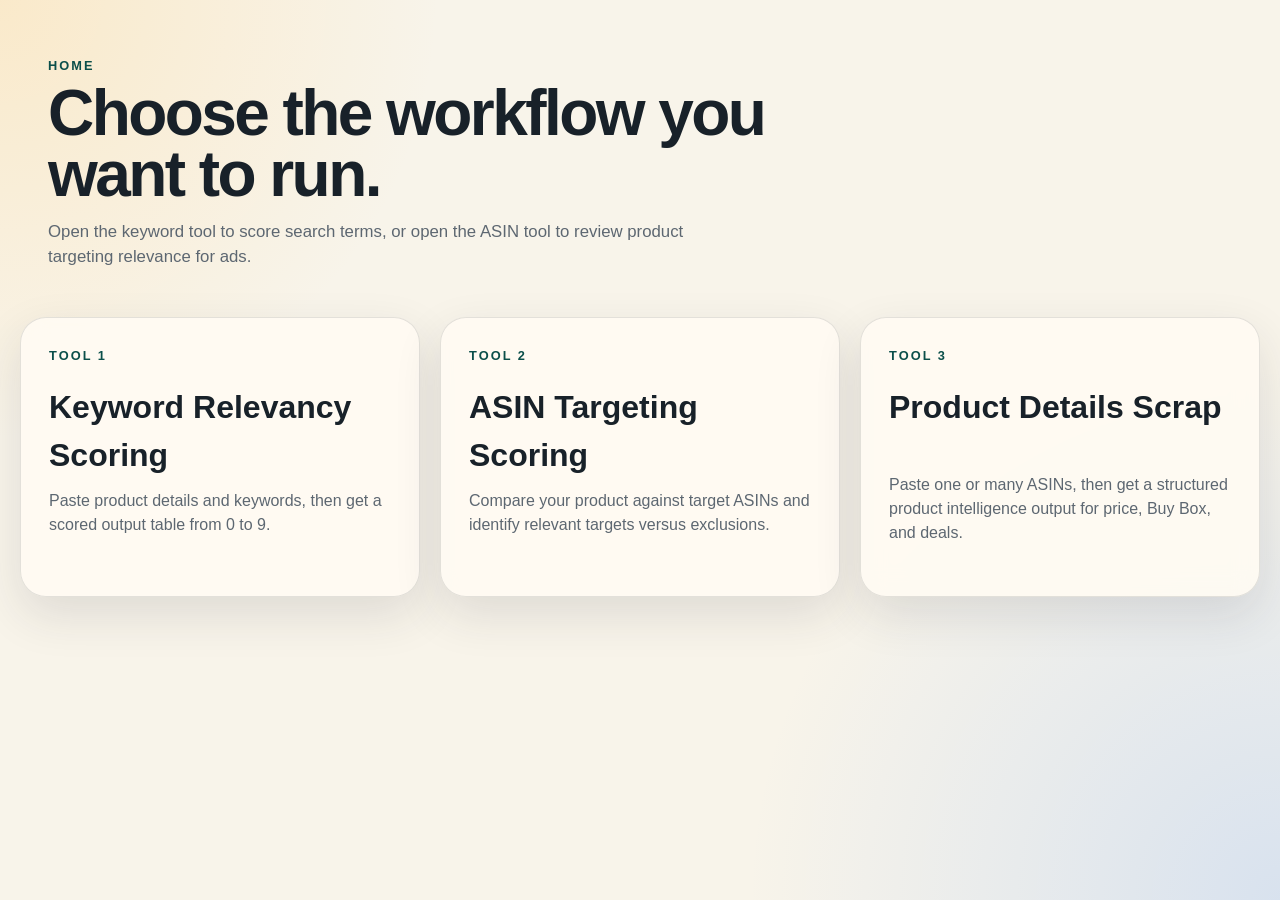
==== commit abb7c211: "Restore project to April 16 baseline" ====
--- a/index.html
+++ b/index.html
@@ -3,7 +3,7 @@
   <head>
     <meta charset="UTF-8">
     <meta name="viewport" content="width=device-width, initial-scale=1.0">
-    <title>Keyword Relevancy Scorer</title>
+    <title>Amazon Ads Relevancy Toolkit</title>
     <link rel="stylesheet" href="./styles.css">
   </head>
   <body>
@@ -11,412 +11,32 @@
       <div class="author-badge">Author by Laxmi Kant</div>
 
       <section class="hero">
-        <p class="eyebrow">Keyword Relevancy Scoring</p>
-        <h1>Paste product details and score every keyword from 0 to 9.</h1>
+        <p class="eyebrow">Home</p>
+        <h1>Choose the workflow you want to run.</h1>
         <p class="hero-copy">
-          Built around your fixed scoring rubric so the team can review products
-          in one pass and export a single table.
+          Open the keyword tool to score search terms, or open the ASIN tool to review product targeting relevance for ads.
         </p>
       </section>
 
-      <section class="workspace">
-        <form class="panel panel-form" id="score-form" novalidate>
-          <div class="field">
-            <label for="product-url">Product URL</label>
-            <input
-              id="product-url"
-              name="productUrl"
-              type="url"
-              placeholder="Example: https://www.amazon.in/dp/B0F269WYKG"
-            />
-          </div>
+      <section class="workspace workspace-cards">
+        <a class="panel tool-card" href="/keyword">
+          <p class="eyebrow">Tool 1</p>
+          <h2>Keyword Relevancy Scoring</h2>
+          <p>Paste product details and keywords, then get a scored output table from 0 to 9.</p>
+        </a>
 
-          <div class="actions actions-compact">
-            <button class="button button-secondary" id="fetch-product" type="button">
-              Fetch Product Details
-            </button>
-          </div>
+        <a class="panel tool-card" href="/asin">
+          <p class="eyebrow">Tool 2</p>
+          <h2>ASIN Targeting Scoring</h2>
+          <p>Compare your product against target ASINs and identify relevant targets versus exclusions.</p>
+        </a>
 
-          <div class="field">
-            <label for="product-title">Product Title</label>
-            <input
-              id="product-title"
-              name="productTitle"
-              type="text"
-              placeholder="Example: Stainless Steel Water Bottle 1L"
-            />
-          </div>
-
-          <div class="field">
-            <label for="product-description">Product Description / Features</label>
-            <textarea
-              id="product-description"
-              name="productDescription"
-              rows="8"
-              placeholder="Add product description, bullet points, features, benefits, material, use case..."
-            ></textarea>
-          </div>
-
-          <div class="field">
-            <label for="keywords">Keywords</label>
-            <textarea
-              id="keywords"
-              name="keywords"
-              rows="12"
-              placeholder="Enter one keyword per line, or paste comma-separated keywords"
-            ></textarea>
-          </div>
-
-          <div class="actions">
-            <button class="button button-primary" id="score-button" type="submit">Score Keywords</button>
-            <button class="button button-secondary" id="fill-sample" type="button">
-              Load Sample
-            </button>
-            <button class="button button-ghost" id="reset-form" type="button">
-              Clear
-            </button>
-          </div>
-        </form>
-
-        <section class="panel panel-results">
-          <div class="results-header">
-            <div>
-              <p class="eyebrow">Output</p>
-              <h2>Scored Keywords Table</h2>
-            </div>
-            <div class="results-actions">
-              <button class="button button-secondary" id="copy-table" type="button">
-                Copy Table
-              </button>
-              <button class="button button-secondary" id="download-csv" type="button">
-                Download CSV
-              </button>
-            </div>
-          </div>
-
-          <p class="status-message" id="status-message" aria-live="polite"></p>
-
-          <section class="fetched-panel" id="fetched-panel" hidden>
-            <div class="fetched-header">
-              <div>
-                <p class="eyebrow">Live Product Context</p>
-                <h2>Fetched Product Details</h2>
-              </div>
-            </div>
-            <div class="fetched-grid">
-              <article class="fetched-card">
-                <strong>Source</strong>
-                <p id="fetched-source">Not fetched yet</p>
-              </article>
-              <article class="fetched-card">
-                <strong>Detected ASIN</strong>
-                <p id="fetched-asin">-</p>
-              </article>
-              <article class="fetched-card fetched-card-wide">
-                <strong>Extracted Highlights</strong>
-                <ul id="fetched-highlights" class="highlights-list"></ul>
-              </article>
-            </div>
-          </section>
-
-          <div class="summary" id="summary-cards"></div>
-
-          <div class="table-wrap">
-            <table>
-              <thead>
-                <tr>
-                  <th>Keyword</th>
-                  <th>Score</th>
-                  <th>Why It Scored This Way</th>
-                </tr>
-              </thead>
-              <tbody id="results-body">
-                <tr class="empty-row">
-                  <td colspan="3">
-                    Add product details and keywords, then click
-                    <strong>Score Keywords</strong>.
-                  </td>
-                </tr>
-              </tbody>
-            </table>
-          </div>
-
-          <div class="export-block">
-            <label for="markdown-output">Single Message Output</label>
-            <textarea
-              id="markdown-output"
-              rows="10"
-              readonly
-              placeholder="The final table will appear here in a copy-friendly format."
-            ></textarea>
-          </div>
-        </section>
-      </section>
-
-      <section class="panel rubric-panel">
-        <div class="results-header">
-          <div>
-            <p class="eyebrow">Rubric</p>
-            <h2>Fixed 0-9 Scoring Guide</h2>
-          </div>
-        </div>
-        <div class="rubric-grid">
-          <article><span>9</span><strong>Extremely Relevant</strong><p>Core product match, exact name, primary use, essential keyword.</p></article>
-          <article><span>8</span><strong>Highly Relevant</strong><p>Strong feature, major benefit, or essential attribute.</p></article>
-          <article><span>7</span><strong>Very Relevant</strong><p>Strong secondary match with clear value to the product.</p></article>
-          <article><span>6</span><strong>Moderately Relevant</strong><p>Related and useful, but not core to the product.</p></article>
-          <article><span>5</span><strong>Partially Relevant</strong><p>Mild relation or broader keyword with some connection.</p></article>
-          <article><span>4</span><strong>Weakly Relevant</strong><p>Loose or indirect product connection.</p></article>
-          <article><span>3</span><strong>Minimally Relevant</strong><p>Very weak relation and low conversion value.</p></article>
-          <article><span>2</span><strong>Marginally Relevant</strong><p>Barely related and usually avoidable.</p></article>
-          <article><span>1</span><strong>Almost Irrelevant</strong><p>Very poor match, not enough to describe the product.</p></article>
-          <article><span>0</span><strong>Completely Irrelevant</strong><p>No connection to the product at all.</p></article>
-        </div>
-      </section>
-
-      <section class="asin-section">
-        <section class="hero hero-secondary">
-          <p class="eyebrow">ASIN Targeting Scoring</p>
-          <h1>Score target ASINs for ad placement relevance.</h1>
-          <p class="hero-copy">
-            Add your product details and a list of target ASINs to identify the best targets and exclude irrelevant placements.
-          </p>
-        </section>
-
-        <section class="workspace">
-          <form class="panel panel-form" id="asin-form" novalidate>
-            <div class="field">
-              <label for="asin-product-url">Product URL</label>
-              <input
-                id="asin-product-url"
-                name="asinProductUrl"
-                type="url"
-                placeholder="Example: https://www.amazon.in/dp/B0F269WYKG"
-              />
-            </div>
-
-            <div class="actions actions-compact">
-              <button class="button button-secondary" id="fetch-asin-product" type="button">
-                Fetch Product Details
-              </button>
-            </div>
-
-            <div class="field">
-              <label for="asin-product-title">Product Title</label>
-              <input
-                id="asin-product-title"
-                name="asinProductTitle"
-                type="text"
-                placeholder="Your product title"
-              />
-            </div>
-
-            <div class="field">
-              <label for="asin-product-description">Product Description / Features</label>
-              <textarea
-                id="asin-product-description"
-                name="asinProductDescription"
-                rows="8"
-                placeholder="Your product description and features"
-              ></textarea>
-            </div>
-
-            <div class="field">
-              <label for="your-product-asin">Your Product ASIN</label>
-              <input
-                id="your-product-asin"
-                name="yourProductAsin"
-                type="text"
-                placeholder="Example: B0F269WYKG"
-              />
-            </div>
-
-            <div class="field">
-              <label for="target-asin-list">Target ASIN List</label>
-              <textarea
-                id="target-asin-list"
-                name="targetAsinList"
-                rows="12"
-                placeholder="Enter one ASIN per line, or paste comma-separated ASINs"
-              ></textarea>
-            </div>
-
-            <div class="actions">
-              <button class="button button-primary" type="submit">Score Target ASINs</button>
-              <button class="button button-secondary" id="load-asin-sample" type="button">
-                Load Sample
-              </button>
-              <button class="button button-ghost" id="reset-asin-form" type="button">
-                Clear
-              </button>
-            </div>
-          </form>
-
-          <section class="panel panel-results">
-            <div class="results-header">
-              <div>
-                <p class="eyebrow">Output</p>
-                <h2>ASIN Relevancy Scoring</h2>
-              </div>
-              <div class="results-actions">
-                <button class="button button-secondary" id="copy-asin-output" type="button">
-                  Copy Report
-                </button>
-              </div>
-            </div>
-
-            <p class="status-message" id="asin-status-message" aria-live="polite"></p>
-
-            <section class="fetched-panel" id="asin-fetched-panel" hidden>
-              <div class="fetched-header">
-                <div>
-                  <p class="eyebrow">Live Product Context</p>
-                  <h2>Fetched Product Details</h2>
-                </div>
-              </div>
-              <div class="fetched-grid">
-                <article class="fetched-card">
-                  <strong>Source</strong>
-                  <p id="asin-fetched-source">Not fetched yet</p>
-                </article>
-                <article class="fetched-card">
-                  <strong>Detected ASIN</strong>
-                  <p id="asin-fetched-detected-asin">-</p>
-                </article>
-                <article class="fetched-card fetched-card-wide">
-                  <strong>Extracted Highlights</strong>
-                  <ul id="asin-fetched-highlights" class="highlights-list"></ul>
-                </article>
-              </div>
-            </section>
-
-            <div class="table-wrap">
-              <table>
-                <thead>
-                  <tr>
-                    <th>ASIN</th>
-                    <th>Score</th>
-                    <th>Relevant / Irrelevant</th>
-                    <th>Reason</th>
-                    <th>Product Title</th>
-                  </tr>
-                </thead>
-                <tbody id="asin-results-body">
-                  <tr class="empty-row">
-                    <td colspan="5">
-                      Add your product and target ASINs, then click
-                      <strong>Score Target ASINs</strong>.
-                    </td>
-                  </tr>
-                </tbody>
-              </table>
-            </div>
-
-            <div class="report-block">
-              <label for="asin-report-output">Final Report</label>
-              <textarea
-                id="asin-report-output"
-                rows="20"
-                readonly
-                placeholder="The ASIN targeting report will appear here."
-              ></textarea>
-            </div>
-          </section>
-        </section>
-      </section>
-
-      <section class="asin-section">
-        <section class="hero hero-secondary">
-          <p class="eyebrow">ASIN Sales & BSR Checker</p>
-          <h1>Check BSR and estimated 30-day sales for any Amazon ASIN.</h1>
-          <p class="hero-copy">
-            Paste an Amazon product URL or ASIN to review current price, BSR, category, bought-in-past-month signal, and estimated 30-day sales.
-          </p>
-        </section>
-
-        <section class="workspace">
-          <form class="panel panel-form" id="sales-form" novalidate>
-            <div class="field">
-              <label for="sales-lookup">Product URL or ASIN</label>
-              <input
-                id="sales-lookup"
-                name="salesLookup"
-                type="text"
-                placeholder="Example: B0F269WYKG or https://www.amazon.in/dp/B0F269WYKG"
-              />
-            </div>
-
-            <div class="actions">
-              <button class="button button-primary" id="fetch-sales-estimate" type="submit">
-                Check Sales Estimate
-              </button>
-              <button class="button button-ghost" id="reset-sales-form" type="button">
-                Clear
-              </button>
-            </div>
-          </form>
-
-          <section class="panel panel-results">
-            <div class="results-header">
-              <div>
-                <p class="eyebrow">Output</p>
-                <h2>BSR & Estimated Sales</h2>
-              </div>
-            </div>
-
-            <p class="status-message" id="sales-status-message" aria-live="polite"></p>
-
-            <section class="fetched-panel" id="sales-fetched-panel" hidden>
-              <div class="fetched-header">
-                <div>
-                  <p class="eyebrow">Live Product Estimate</p>
-                  <h2 id="sales-product-title">Fetched Product Details</h2>
-                </div>
-              </div>
-              <div class="fetched-grid">
-                <article class="fetched-card">
-                  <strong>Source</strong>
-                  <p id="sales-source">Not fetched yet</p>
-                </article>
-                <article class="fetched-card">
-                  <strong>ASIN</strong>
-                  <p id="sales-asin">-</p>
-                </article>
-                <article class="fetched-card">
-                  <strong>Selling Price</strong>
-                  <p id="sales-price">-</p>
-                </article>
-                <article class="fetched-card">
-                  <strong>BSR</strong>
-                  <p id="sales-bsr">-</p>
-                </article>
-                <article class="fetched-card">
-                  <strong>Category</strong>
-                  <p id="sales-category">-</p>
-                </article>
-                <article class="fetched-card">
-                  <strong>Bought in Past Month</strong>
-                  <p id="sales-bought">-</p>
-                </article>
-                <article class="fetched-card">
-                  <strong>Estimated 30-Day Units</strong>
-                  <p id="sales-units">-</p>
-                </article>
-                <article class="fetched-card">
-                  <strong>Estimated 30-Day Revenue</strong>
-                  <p id="sales-revenue">-</p>
-                </article>
-                <article class="fetched-card fetched-card-wide">
-                  <strong>Estimate Basis</strong>
-                  <p id="sales-basis">-</p>
-                </article>
-              </div>
-            </section>
-          </section>
-        </section>
+        <a class="panel tool-card" href="/product-details-scrap">
+          <p class="eyebrow">Tool 3</p>
+          <h2>Product Details Scrap</h2>
+          <p>Paste one or many ASINs, then get a structured product intelligence output for price, Buy Box, and deals.</p>
+        </a>
       </section>
     </main>
-
-    <script src="./src/main.js" defer></script>
   </body>
 </html>
--- a/styles.css
+++ b/styles.css
@@ -33,6 +33,7 @@
 
 button,
 input,
+select,
 textarea {
   font: inherit;
 }
@@ -44,7 +45,18 @@
   position: relative;
 }
 
+.page-top-actions {
+  display: flex;
+  justify-content: flex-start;
+  margin-bottom: 12px;
+}
+
+.page-home-link {
+  text-decoration: none;
+}
+
 .author-badge {
+  display: none !important;
   position: absolute;
   top: 8px;
   right: 0;
@@ -63,6 +75,7 @@
 .hero {
   margin-bottom: 24px;
   padding: 24px 28px;
+  scroll-margin-top: 110px;
 }
 
 .hero-secondary {
@@ -104,6 +117,10 @@
   gap: 20px;
   align-items: start;
   margin-bottom: 20px;
+}
+
+.workspace-cards {
+  grid-template-columns: repeat(auto-fit, minmax(260px, 1fr));
 }
 
 .panel {
@@ -120,6 +137,296 @@
   padding: 24px;
 }
 
+.panel-results-scrollable {
+  position: sticky;
+  top: 16px;
+  max-height: calc(100vh - 32px);
+  overflow-y: auto;
+  overscroll-behavior: contain;
+  scrollbar-gutter: stable;
+}
+
+.tool-card {
+  display: grid;
+  gap: 10px;
+  padding: 28px;
+  min-height: 280px;
+  align-content: start;
+  text-decoration: none;
+  color: inherit;
+  transition:
+    transform 0.18s ease,
+    box-shadow 0.18s ease,
+    border-color 0.18s ease;
+}
+
+.tool-card:hover,
+.tool-card:focus {
+  transform: translateY(-2px);
+  border-color: rgba(15, 118, 110, 0.24);
+  box-shadow: 0 16px 34px rgba(15, 118, 110, 0.12);
+}
+
+.tool-card h2 {
+  font-size: clamp(1.4rem, 3vw, 2rem);
+  min-height: 2.5em;
+}
+
+.tool-card p:last-child {
+  color: var(--muted);
+  font-size: 1rem;
+}
+
+.help-chat {
+  display: none !important;
+}
+
+.scrap-card-grid {
+  display: grid;
+  gap: 16px;
+  margin-top: 18px;
+}
+
+.scrap-card {
+  padding: 20px;
+  display: grid;
+  gap: 16px;
+}
+
+.scrap-empty-card {
+  padding: 20px;
+  border: 1px dashed rgba(24, 33, 41, 0.18);
+  border-radius: var(--radius-md);
+  background: rgba(255, 255, 255, 0.6);
+  color: var(--muted);
+}
+
+.scrap-card-header {
+  display: flex;
+  justify-content: flex-start;
+  gap: 12px;
+  align-items: flex-start;
+}
+
+.scrap-card-header h2 {
+  font-size: 1.15rem;
+  line-height: 1.2;
+}
+
+.scrap-meta-grid {
+  display: grid;
+  grid-template-columns: repeat(4, minmax(0, 1fr));
+  gap: 12px;
+}
+
+.scrap-meta-grid article,
+.scrap-section {
+  display: grid;
+  gap: 6px;
+}
+
+.scrap-meta-grid strong,
+.scrap-section strong {
+  font-size: 0.9rem;
+}
+
+.scrap-meta-grid span,
+.scrap-section p,
+.scrap-section li {
+  color: var(--muted);
+}
+
+.scrap-list {
+  margin: 0;
+  padding-left: 18px;
+  display: grid;
+  gap: 6px;
+}
+
+.help-chat {
+  position: fixed;
+  right: 20px;
+  bottom: 20px;
+  z-index: 1200;
+  display: grid;
+  justify-items: end;
+  gap: 10px;
+}
+
+.help-chat-suggestion {
+  max-width: 240px;
+  border: 1px solid rgba(15, 118, 110, 0.16);
+  border-radius: 999px;
+  background: rgba(255, 251, 243, 0.96);
+  box-shadow: 0 12px 26px rgba(24, 33, 41, 0.12);
+  color: var(--accent-dark);
+  padding: 10px 14px;
+  cursor: pointer;
+}
+
+.help-chat-panel {
+  width: min(360px, calc(100vw - 28px));
+  border: 1px solid rgba(24, 33, 41, 0.12);
+  border-radius: 22px;
+  background: rgba(255, 251, 243, 0.97);
+  box-shadow: 0 20px 44px rgba(24, 33, 41, 0.18);
+  backdrop-filter: blur(12px);
+  overflow: hidden;
+}
+
+.help-chat-header {
+  display: flex;
+  align-items: flex-start;
+  justify-content: space-between;
+  gap: 12px;
+  padding: 16px 18px 12px;
+  border-bottom: 1px solid rgba(24, 33, 41, 0.08);
+}
+
+.help-chat-header h2 {
+  font-size: 1rem;
+}
+
+.help-chat-eyebrow {
+  margin: 0 0 4px;
+  color: var(--accent-dark);
+  font-size: 0.72rem;
+  font-weight: 700;
+  letter-spacing: 0.16em;
+  text-transform: uppercase;
+}
+
+.help-chat-minimize {
+  width: 34px;
+  height: 34px;
+  border: 0;
+  border-radius: 50%;
+  background: rgba(15, 118, 110, 0.1);
+  color: var(--accent-dark);
+  cursor: pointer;
+}
+
+.help-chat-messages {
+  max-height: 300px;
+  overflow-y: auto;
+  padding: 14px 16px 6px;
+  display: grid;
+  gap: 10px;
+}
+
+.help-chat-message {
+  display: flex;
+}
+
+.help-chat-message p {
+  margin: 0;
+  padding: 10px 12px;
+  border-radius: 16px;
+  max-width: 92%;
+  white-space: pre-wrap;
+  word-break: break-word;
+}
+
+.help-chat-message-assistant p {
+  background: rgba(15, 118, 110, 0.08);
+  color: #17343a;
+}
+
+.help-chat-message-user {
+  justify-content: flex-end;
+}
+
+.help-chat-message-user p {
+  background: rgba(15, 118, 110, 0.16);
+  color: #0d2b2e;
+}
+
+.help-chat-quick-actions {
+  padding: 8px 16px 2px;
+  display: flex;
+  flex-wrap: wrap;
+  gap: 8px;
+}
+
+.help-chat-chip {
+  border: 1px solid rgba(15, 118, 110, 0.14);
+  border-radius: 999px;
+  background: rgba(220, 242, 239, 0.72);
+  color: var(--accent-dark);
+  padding: 8px 12px;
+  cursor: pointer;
+}
+
+.help-chat-form {
+  display: grid;
+  grid-template-columns: minmax(0, 1fr) auto;
+  gap: 10px;
+  padding: 14px 16px 16px;
+}
+
+.help-chat-input {
+  width: 100%;
+  border: 1px solid rgba(24, 33, 41, 0.14);
+  border-radius: 14px;
+  padding: 12px 14px;
+  background: rgba(255, 255, 255, 0.88);
+}
+
+.help-chat-bubble {
+  display: inline-flex;
+  align-items: center;
+  gap: 10px;
+  border: 0;
+  border-radius: 999px;
+  background: linear-gradient(135deg, #0f766e, #0b4f4a);
+  color: #fff;
+  padding: 14px 18px;
+  box-shadow: 0 16px 36px rgba(15, 118, 110, 0.28);
+  font-weight: 700;
+  cursor: pointer;
+}
+
+.help-chat-bubble-icon {
+  display: inline-flex;
+  align-items: center;
+  justify-content: center;
+  width: 28px;
+  height: 28px;
+  border-radius: 50%;
+  background: rgba(255, 255, 255, 0.16);
+}
+
+.scrap-status-badge {
+  display: inline-flex;
+  align-items: center;
+  justify-content: center;
+  min-width: 88px;
+  padding: 6px 12px;
+  border-radius: 999px;
+  font-weight: 700;
+  font-size: 0.88rem;
+}
+
+.scrap-status-queued {
+  background: rgba(93, 103, 113, 0.14);
+  color: #40505c;
+}
+
+.scrap-status-fetching {
+  background: rgba(244, 162, 89, 0.18);
+  color: #8a4f12;
+}
+
+.scrap-status-success {
+  background: rgba(15, 118, 110, 0.16);
+  color: var(--accent-dark);
+}
+
+.scrap-status-failed {
+  background: rgba(180, 83, 9, 0.14);
+  color: var(--danger);
+}
+
 .panel-form {
   position: sticky;
   top: 16px;
@@ -135,7 +442,21 @@
   font-weight: 700;
 }
 
+.field-note {
+  margin: -2px 0 2px;
+  color: var(--muted);
+  font-size: 0.92rem;
+}
+
+.field-note code {
+  background: rgba(15, 118, 110, 0.08);
+  border-radius: 8px;
+  padding: 2px 6px;
+  color: var(--accent-dark);
+}
+
 .field input,
+.field select,
 .field textarea,
 #markdown-output {
   width: 100%;
@@ -148,6 +469,7 @@
 }
 
 .field input:focus,
+.field select:focus,
 .field textarea:focus,
 .button:focus,
 #markdown-output:focus {
@@ -325,7 +647,7 @@
 table {
   width: 100%;
   border-collapse: collapse;
-  min-width: 720px;
+  min-width: 620px;
 }
 
 th,
@@ -347,6 +669,21 @@
 td:nth-child(2) {
   width: 90px;
   font-weight: 700;
+}
+
+.scrap-results-table td:nth-child(2),
+.scrap-title-cell {
+  width: 260px;
+  max-width: 260px;
+  font-weight: 400;
+}
+
+.scrap-table-title {
+  display: block;
+  max-width: 260px;
+  white-space: nowrap;
+  overflow: hidden;
+  text-overflow: ellipsis;
 }
 
 .score-pill {
@@ -399,6 +736,11 @@
 }
 
 #markdown-output {
+  background: #10211f;
+  color: #e9fff8;
+}
+
+#scrap-export-output {
   background: #10211f;
   color: #e9fff8;
 }
@@ -444,8 +786,22 @@
     grid-template-columns: 1fr;
   }
 
+  .workspace-cards {
+    grid-template-columns: 1fr;
+  }
+
+  .scrap-meta-grid {
+    grid-template-columns: repeat(2, minmax(0, 1fr));
+  }
+
   .panel-form {
     position: static;
+  }
+
+  .panel-results-scrollable {
+    position: static;
+    max-height: none;
+    overflow: visible;
   }
 }
 
@@ -453,6 +809,10 @@
   .app-shell {
     width: min(100% - 20px, 1240px);
     padding-top: 20px;
+  }
+
+  .page-top-actions {
+    margin-bottom: 10px;
   }
 
   .hero,
@@ -464,8 +824,8 @@
 
   .author-badge {
     position: static;
-    display: inline-flex;
-    margin: 0 0 12px auto;
+    display: none !important;
+    margin: 0 0 12px 0;
   }
 
   .summary {
@@ -474,6 +834,12 @@
 
   .fetched-grid {
     grid-template-columns: 1fr;
+  }
+
+  .scrap-card-header,
+  .scrap-meta-grid {
+    grid-template-columns: 1fr;
+    display: grid;
   }
 
   .button,
@@ -481,4 +847,17 @@
     width: 100%;
     justify-content: center;
   }
-}
+
+  .help-chat {
+    right: 14px;
+    bottom: 14px;
+  }
+
+  .help-chat-panel {
+    width: min(100vw - 24px, 360px);
+  }
+
+  .help-chat-form {
+    grid-template-columns: 1fr;
+  }
+}
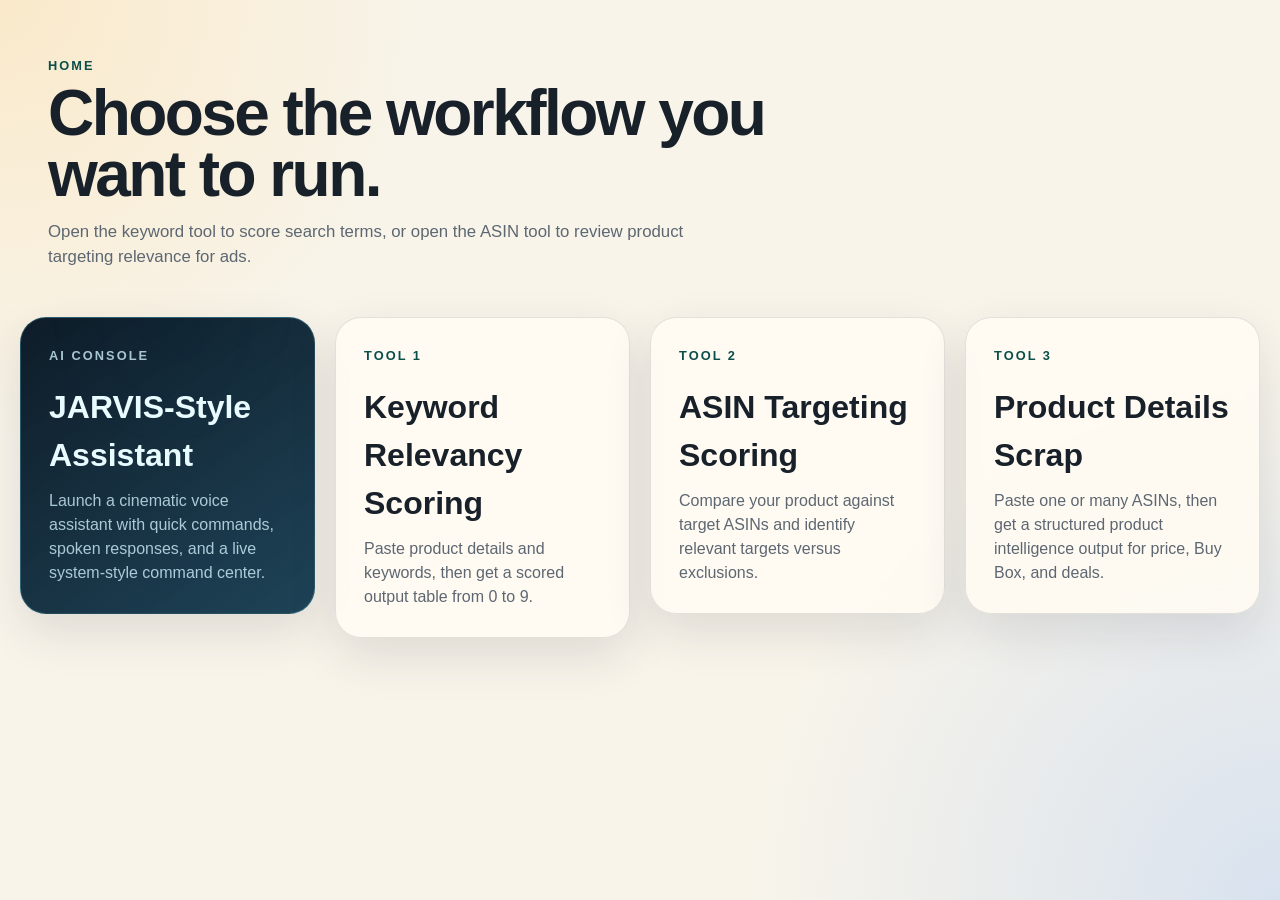
==== commit df3d3238: "Update Keyword Relevancy Scoring logic and rubric" ====
--- a/index.html
+++ b/index.html
@@ -19,6 +19,12 @@
       </section>
 
       <section class="workspace workspace-cards">
+        <a class="panel tool-card jarvis-card" href="/jarvis">
+          <p class="eyebrow">AI Console</p>
+          <h2>JARVIS-Style Assistant</h2>
+          <p>Launch a cinematic voice assistant with quick commands, spoken responses, and a live system-style command center.</p>
+        </a>
+
         <a class="panel tool-card" href="/keyword">
           <p class="eyebrow">Tool 1</p>
           <h2>Keyword Relevancy Scoring</h2>
--- a/styles.css
+++ b/styles.css
@@ -177,6 +177,23 @@
   font-size: 1rem;
 }
 
+.jarvis-card {
+  background:
+    linear-gradient(145deg, rgba(4, 18, 32, 0.96), rgba(6, 48, 71, 0.9)),
+    radial-gradient(circle at top, rgba(79, 212, 255, 0.26), transparent 42%);
+  border-color: rgba(116, 225, 255, 0.22);
+  color: #e8fbff;
+}
+
+.jarvis-card .eyebrow,
+.jarvis-card p:last-child {
+  color: rgba(211, 245, 255, 0.78);
+}
+
+.jarvis-card h2 {
+  min-height: auto;
+}
+
 .help-chat {
   display: none !important;
 }
@@ -861,3 +878,341 @@
     grid-template-columns: 1fr;
   }
 }
+
+.jarvis-body {
+  margin: 0;
+  min-height: 100vh;
+  color: #d8f6ff;
+  background:
+    radial-gradient(circle at top, rgba(58, 191, 255, 0.18), transparent 24%),
+    radial-gradient(circle at bottom left, rgba(0, 146, 204, 0.16), transparent 32%),
+    linear-gradient(180deg, #020912 0%, #06131f 40%, #030914 100%);
+  font-family: "Trebuchet MS", "Segoe UI", sans-serif;
+}
+
+.jarvis-shell {
+  width: min(1320px, calc(100% - 24px));
+  margin: 0 auto;
+  padding: 24px 0 32px;
+}
+
+.jarvis-frame {
+  position: relative;
+  overflow: hidden;
+  padding: 28px;
+  border-radius: 32px;
+  background:
+    linear-gradient(180deg, rgba(6, 20, 32, 0.94), rgba(4, 12, 22, 0.98)),
+    radial-gradient(circle at center, rgba(40, 172, 223, 0.12), transparent 42%);
+  border: 1px solid rgba(120, 225, 255, 0.18);
+  box-shadow: 0 24px 80px rgba(0, 0, 0, 0.42);
+}
+
+.jarvis-orbit {
+  position: absolute;
+  border: 1px solid rgba(97, 213, 255, 0.12);
+  border-radius: 50%;
+  pointer-events: none;
+}
+
+.jarvis-orbit-outer {
+  width: 760px;
+  height: 760px;
+  top: -260px;
+  right: -180px;
+}
+
+.jarvis-orbit-mid {
+  width: 520px;
+  height: 520px;
+  top: 80px;
+  left: -120px;
+}
+
+.jarvis-orbit-inner {
+  width: 380px;
+  height: 380px;
+  bottom: -140px;
+  right: 20%;
+}
+
+.jarvis-topbar {
+  position: relative;
+  z-index: 1;
+  display: flex;
+  align-items: flex-start;
+  justify-content: space-between;
+  gap: 16px;
+  margin-bottom: 24px;
+}
+
+.jarvis-home-link {
+  display: inline-flex;
+  align-items: center;
+  padding: 10px 16px;
+  border-radius: 999px;
+  background: rgba(127, 227, 255, 0.08);
+  border: 1px solid rgba(127, 227, 255, 0.16);
+  color: #d8f6ff;
+}
+
+.jarvis-topbar-copy h1 {
+  max-width: 620px;
+}
+
+.jarvis-topbar-copy .hero-copy,
+.jarvis-panel .field-note {
+  color: rgba(214, 241, 250, 0.72);
+}
+
+.jarvis-grid {
+  position: relative;
+  z-index: 1;
+  display: grid;
+  grid-template-columns: 1.2fr 1fr;
+  gap: 18px;
+  align-items: stretch;
+}
+
+.jarvis-core,
+.jarvis-panel {
+  background: rgba(5, 17, 29, 0.76);
+  border: 1px solid rgba(127, 227, 255, 0.12);
+}
+
+.jarvis-core {
+  display: grid;
+  gap: 24px;
+  align-content: start;
+  padding: 24px;
+}
+
+.jarvis-halo {
+  position: relative;
+  display: grid;
+  place-items: center;
+  min-height: 380px;
+}
+
+.jarvis-core-ring {
+  position: absolute;
+  border-radius: 50%;
+  border: 1px solid rgba(111, 221, 255, 0.3);
+  box-shadow: inset 0 0 32px rgba(0, 174, 255, 0.08);
+}
+
+.jarvis-core-ring-1 {
+  width: 300px;
+  height: 300px;
+  animation: jarvis-spin 18s linear infinite;
+}
+
+.jarvis-core-ring-2 {
+  width: 230px;
+  height: 230px;
+  border-style: dashed;
+  animation: jarvis-spin-reverse 14s linear infinite;
+}
+
+.jarvis-core-ring-3 {
+  width: 150px;
+  height: 150px;
+  border-color: rgba(157, 243, 255, 0.5);
+  animation: jarvis-pulse 2.8s ease-in-out infinite;
+}
+
+.jarvis-core-center {
+  position: relative;
+  z-index: 1;
+  display: grid;
+  justify-items: center;
+  gap: 8px;
+  width: 126px;
+  height: 126px;
+  padding: 18px;
+  border-radius: 50%;
+  background: radial-gradient(circle, rgba(41, 202, 255, 0.32), rgba(1, 15, 25, 0.88));
+  box-shadow:
+    0 0 38px rgba(42, 192, 255, 0.25),
+    inset 0 0 28px rgba(126, 230, 255, 0.12);
+}
+
+.jarvis-core-label {
+  font-size: 0.72rem;
+  letter-spacing: 0.18em;
+  text-transform: uppercase;
+}
+
+.jarvis-core-center strong {
+  font-size: 1.1rem;
+}
+
+.jarvis-core-center span:last-child {
+  text-align: center;
+  font-size: 0.8rem;
+  color: rgba(214, 241, 250, 0.76);
+}
+
+.jarvis-actions,
+.jarvis-status-strip,
+.jarvis-form,
+.jarvis-quick-actions,
+.jarvis-metrics {
+  display: grid;
+  gap: 12px;
+}
+
+.jarvis-actions {
+  grid-template-columns: repeat(2, minmax(0, 1fr));
+}
+
+.jarvis-action-button {
+  min-height: 52px;
+}
+
+.jarvis-status-strip {
+  grid-template-columns: repeat(3, minmax(0, 1fr));
+}
+
+.jarvis-status-strip article,
+.jarvis-metrics article {
+  padding: 14px 16px;
+  border-radius: 18px;
+  background: rgba(130, 225, 255, 0.06);
+  border: 1px solid rgba(130, 225, 255, 0.1);
+}
+
+.jarvis-status-strip span,
+.jarvis-metrics span,
+.jarvis-message span {
+  display: block;
+  margin-bottom: 6px;
+  font-size: 0.76rem;
+  letter-spacing: 0.12em;
+  text-transform: uppercase;
+  color: rgba(214, 241, 250, 0.6);
+}
+
+.jarvis-status-strip strong,
+.jarvis-metrics strong {
+  color: #edfbff;
+}
+
+.jarvis-panel {
+  padding: 22px;
+}
+
+.jarvis-panel-header {
+  margin-bottom: 14px;
+}
+
+.jarvis-log {
+  min-height: 300px;
+  max-height: 360px;
+  overflow-y: auto;
+  display: grid;
+  gap: 12px;
+  padding-right: 6px;
+}
+
+.jarvis-message {
+  padding: 16px;
+  border-radius: 18px;
+  background: rgba(130, 225, 255, 0.05);
+  border: 1px solid rgba(130, 225, 255, 0.08);
+}
+
+.jarvis-message p {
+  color: #effcff;
+}
+
+.jarvis-message-user {
+  background: rgba(46, 118, 255, 0.11);
+  border-color: rgba(95, 155, 255, 0.14);
+}
+
+.jarvis-form {
+  grid-template-columns: minmax(0, 1fr) auto;
+  margin-top: 14px;
+}
+
+.jarvis-quick-actions {
+  grid-template-columns: repeat(auto-fit, minmax(180px, 1fr));
+}
+
+.jarvis-chip {
+  text-align: left;
+  background: rgba(130, 225, 255, 0.08);
+  color: #d8f6ff;
+}
+
+.jarvis-metrics {
+  grid-template-columns: repeat(2, minmax(0, 1fr));
+}
+
+@keyframes jarvis-spin {
+  from {
+    transform: rotate(0deg);
+  }
+
+  to {
+    transform: rotate(360deg);
+  }
+}
+
+@keyframes jarvis-spin-reverse {
+  from {
+    transform: rotate(360deg);
+  }
+
+  to {
+    transform: rotate(0deg);
+  }
+}
+
+@keyframes jarvis-pulse {
+  0%,
+  100% {
+    transform: scale(0.98);
+    opacity: 0.8;
+  }
+
+  50% {
+    transform: scale(1.06);
+    opacity: 1;
+  }
+}
+
+@media (max-width: 980px) {
+  .jarvis-grid {
+    grid-template-columns: 1fr;
+  }
+}
+
+@media (max-width: 720px) {
+  .jarvis-frame {
+    padding: 18px;
+  }
+
+  .jarvis-topbar,
+  .jarvis-actions,
+  .jarvis-status-strip,
+  .jarvis-form,
+  .jarvis-metrics {
+    grid-template-columns: 1fr;
+  }
+
+  .jarvis-halo {
+    min-height: 300px;
+  }
+
+  .jarvis-core-ring-1 {
+    width: 250px;
+    height: 250px;
+  }
+
+  .jarvis-core-ring-2 {
+    width: 190px;
+    height: 190px;
+  }
+}
